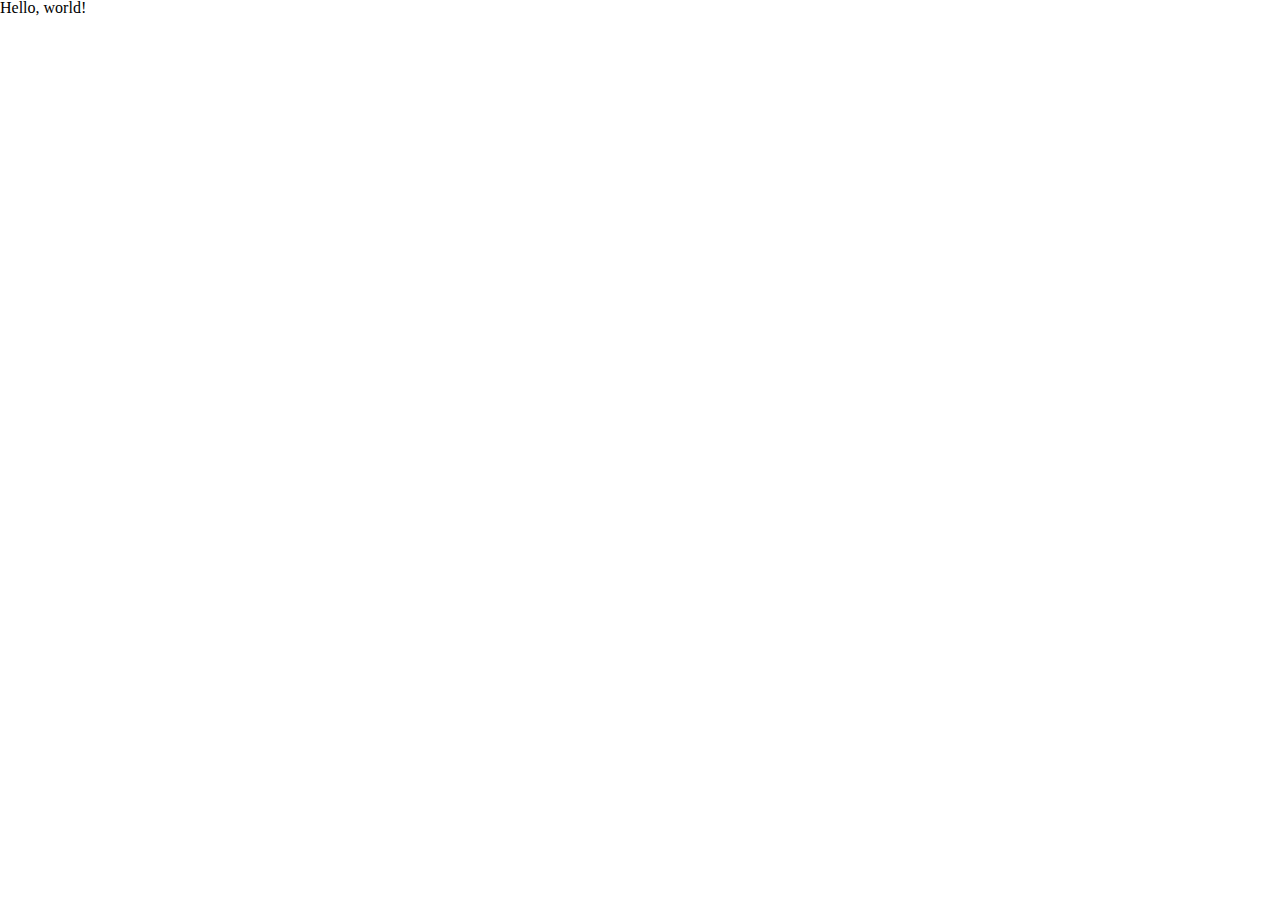
==== html/index.html @ d9ad5890 "add html and css skeletons" ====
<!DOCTYPE html>
<html lang="en">
  <head>
    <meta charset="utf-8" />
    <meta name="viewport" content="width=device-width, initial-scale=1" />
    <title>YouTube</title>
    <link href="../css/style.css" rel="stylesheet" />
  </head>
  <body>
    <p>Hello, world!</p>
  </body>
</html>
---- css/style.css ----
/* http://meyerweb.com/eric/tools/css/reset/ 
   v2.0 | 20110126
   License: none (public domain)
*/

/* START OF CSS RESET */
html, body, div, span, applet, object, iframe,
h1, h2, h3, h4, h5, h6, p, blockquote, pre,
a, abbr, acronym, address, big, cite, code,
del, dfn, em, img, ins, kbd, q, s, samp,
small, strike, strong, sub, sup, tt, var,
b, u, i, center,
dl, dt, dd, ol, ul, li,
fieldset, form, label, legend,
table, caption, tbody, tfoot, thead, tr, th, td,
article, aside, canvas, details, embed, 
figure, figcaption, footer, header, hgroup, 
menu, nav, output, ruby, section, summary,
time, mark, audio, video {
	margin: 0;
	padding: 0;
	border: 0;
	font-size: 100%;
	font: inherit;
	vertical-align: baseline;
}
/* HTML5 display-role reset for older browsers */
article, aside, details, figcaption, figure, 
footer, header, hgroup, menu, nav, section {
	display: block;
}
body {
	line-height: 1;
}
ol, ul {
	list-style: none;
}
blockquote, q {
	quotes: none;
}
blockquote:before, blockquote:after,
q:before, q:after {
	content: '';
	content: none;
}
table {
	border-collapse: collapse;
	border-spacing: 0;
}
/* END OF CSS RESET */
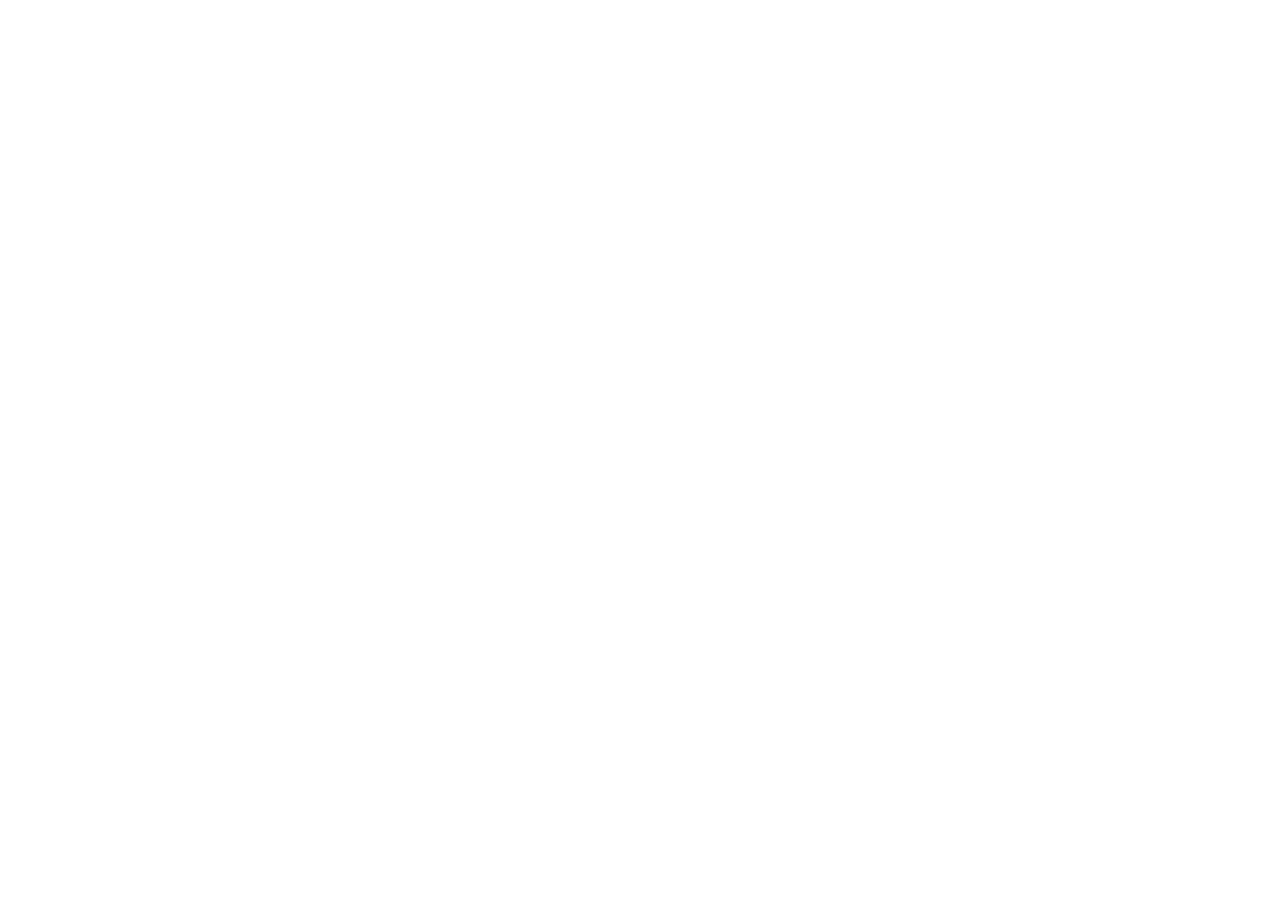
==== commit 188a7d31: "create layout containers" ====
--- a/html/index.html
+++ b/html/index.html
@@ -7,6 +7,13 @@
     <link href="../css/style.css" rel="stylesheet" />
   </head>
   <body>
-    <p>Hello, world!</p>
+    <div class="navbar"></div>
+    <div class="content">
+      <div class="video"></div>
+      <div class="video-stats"></div>
+      <div class="description"></div>
+      <div class="comments"></div>
+      <div class="video-sidebar"></div>
+    </div>
   </body>
 </html>
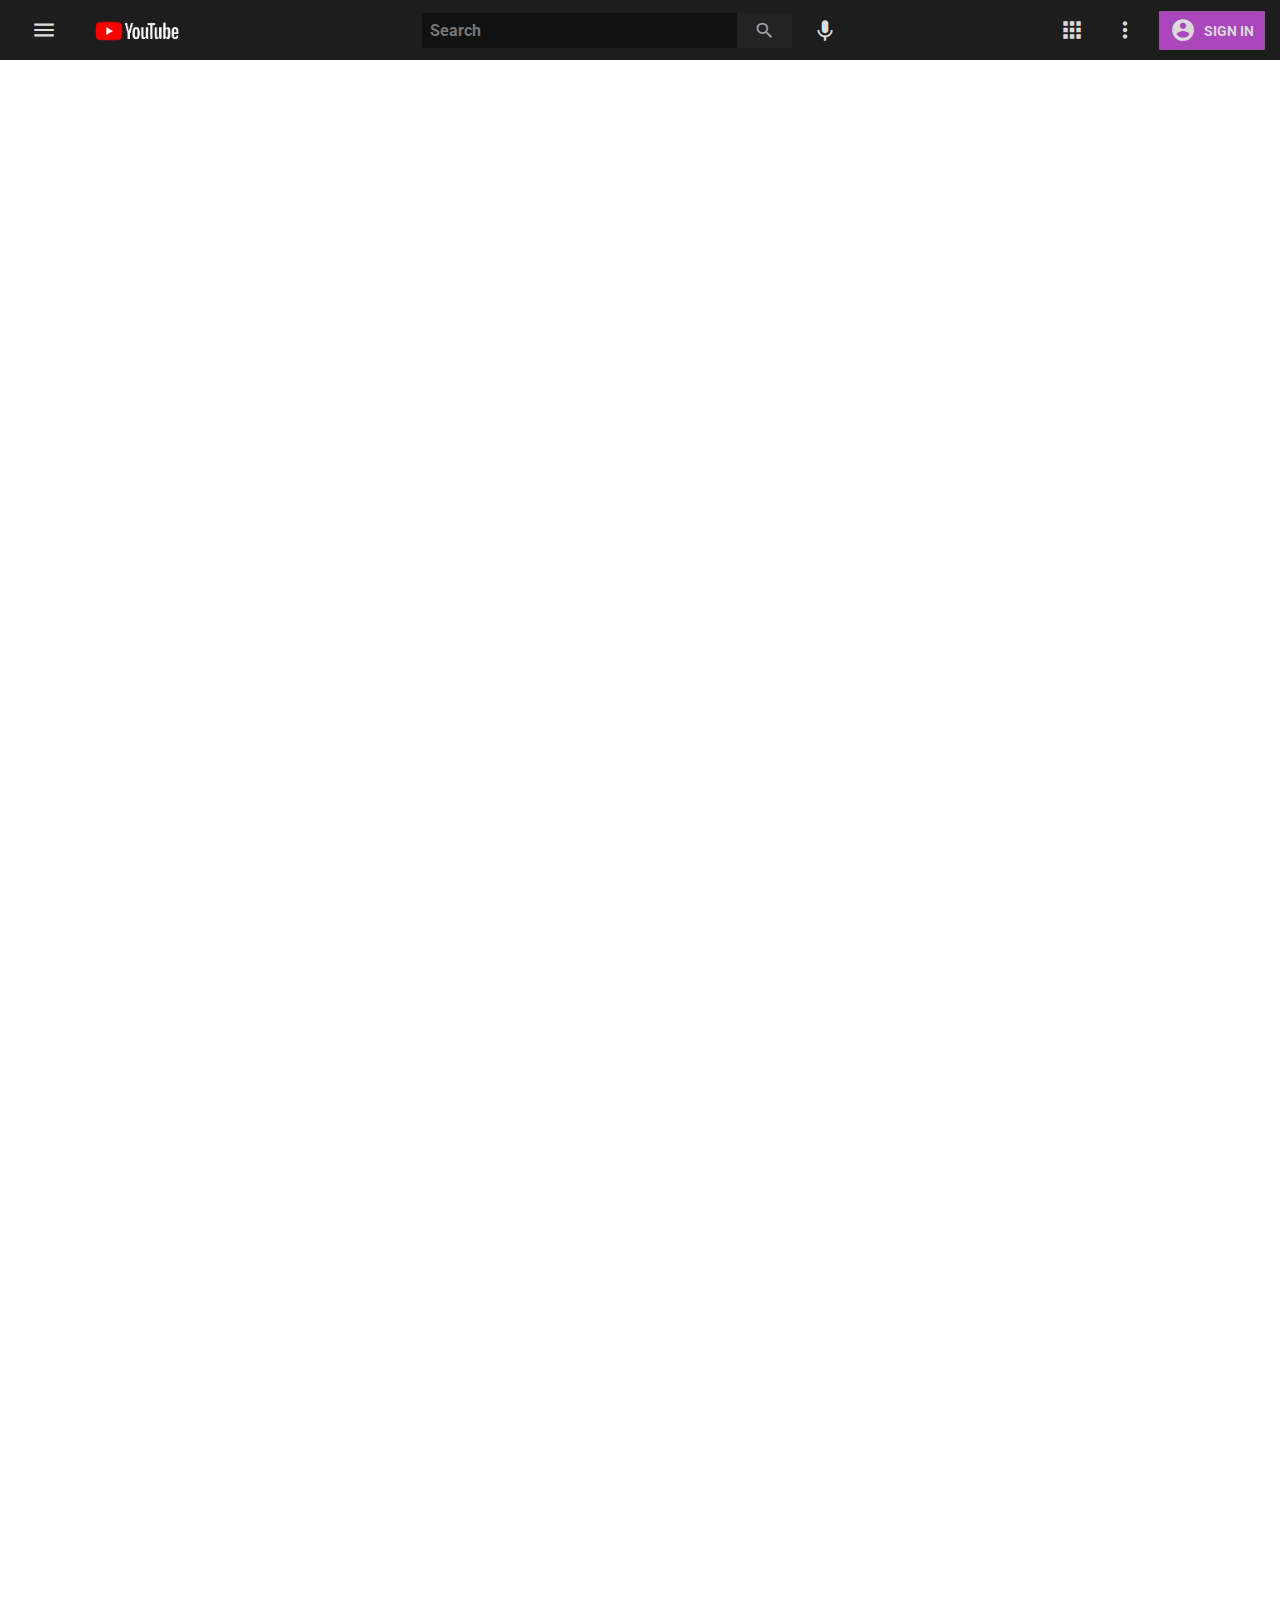
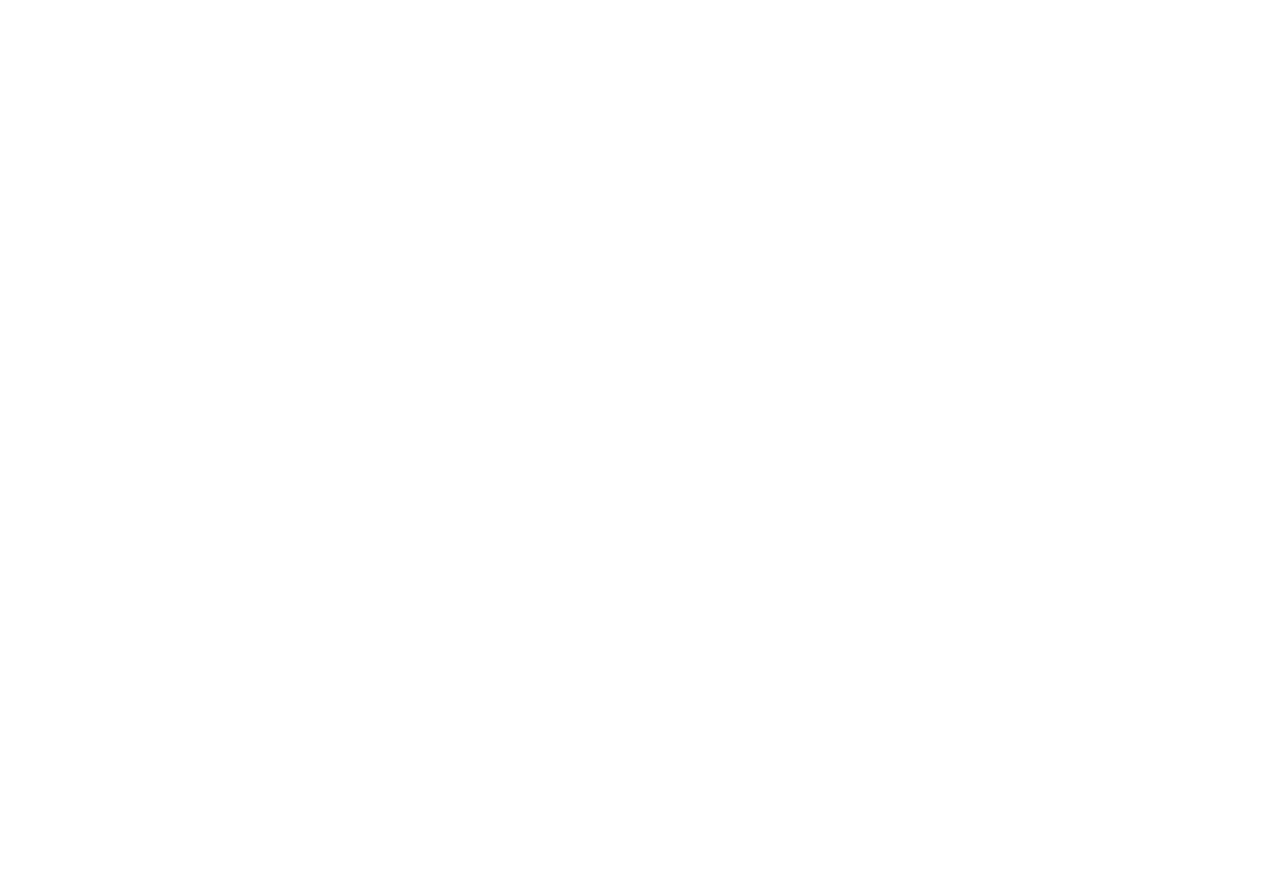
==== commit 133c36d5: "create navbar" ====
--- a/html/index.html
+++ b/html/index.html
@@ -5,11 +5,35 @@
     <meta name="viewport" content="width=device-width, initial-scale=1" />
     <title>YouTube</title>
     <link href="../css/style.css" rel="stylesheet" />
+    <link href="https://fonts.googleapis.com/icon?family=Material+Icons"
+      rel="stylesheet">
+    <link rel="preconnect" href="https://fonts.gstatic.com">
+    <link href="https://fonts.googleapis.com/css2?family=Roboto&display=swap" rel="stylesheet"> 
   </head>
   <body>
-    <div class="navbar"></div>
+    <div class="navbar">
+      <div class="navbar-left">
+        <button class="material-icons md-26 md-light nav-menu">menu</button>
+        <button class="nav-logo">
+          <img src="../assets/navbar/youtube-logo.png" alt="youtube logo" height="52px">
+        </button>
+      </div>
+      <div class="navbar-middle">
+        <input type="text" class="searchbar" placeholder="Search">
+        <button class="material-icons md-21 lighter-dark nav-search">search</button>
+        <button class="material-icons md-26 md-light nav-mic">keyboard_voice</button>
+      </div>
+      <div class="navbar-right">
+        <button class="sign-in-cont">
+          <span class="material-icons md-26 md-light acc-circle">account_circle</span><span class="sign-in-text">SIGN IN</span>
+        </button>
+        <button class="material-icons md-26 md-light nav-more">more_vert</button>
+        <button class="material-icons md-26 md-light nav-apps">apps</button>
+      </div>
+    </div>
     <div class="content">
       <div class="video"></div>
+      <div class="buy-option"></div>
       <div class="video-stats"></div>
       <div class="description"></div>
       <div class="comments"></div>
--- a/css/style.css
+++ b/css/style.css
@@ -47,4 +47,207 @@
 	border-collapse: collapse;
 	border-spacing: 0;
 }
-/* END OF CSS RESET */
+
+
+/* MATERIAL ICONS */
+.material-icons.md-dark { color: rgba(0, 0, 0, 0.54); }
+.material-icons.md-dark.md-inactive { color: rgba(0, 0, 0, 0.26); }
+
+.material-icons.lighter-dark { color: #9e9e9e; }
+
+.material-icons.md-light { color: rgb(219, 219, 219); }
+.material-icons.md-light.md-inactive { color: rgba(255, 255, 255, 0.3); }
+
+.material-icons.md-18 { font-size: 18px; }
+.material-icons.md-21 { font-size: 21px; }
+.material-icons.md-26 { font-size: 26px; }
+.material-icons.md-36 { font-size: 36px; }
+.material-icons.md-48 { font-size: 48px; }
+
+
+/* SITE CONTENT */
+.navbar {
+    display: grid;
+    top: 0;
+    position: absolute;
+    width: 100%;
+    height: 60px;
+    background-color: #1d1d1d;
+    grid-template-columns: 33% 34% 33%;
+    grid-template-rows: auto;
+    grid-template-areas: 
+        "navbar-left navbar-middle navbar-right";
+}
+
+.navbar-left {
+    display: inline-flex;
+    flex-flow: nowrap row;
+    align-items: center;
+    width: 33%;
+    height: 100%;
+    text-align: left;
+    grid-area: navbar-left;
+}
+
+.nav-menu,
+.nav-logo,
+.nav-more,
+.nav-mic,
+.nav-apps { 
+    background-color: transparent;
+    width: fit-content;
+    height: fit-content;
+    border: none;
+}
+
+.nav-menu:focus,
+.nav-logo:focus,
+.nav-more:focus,
+.nav-mic:focus,
+.nav-apps:focus,
+.searchbar:focus { 
+    outline: none;
+}
+
+.nav-menu:hover,
+.nav-search:hover,
+.nav-more:hover,
+.nav-mic:hover,
+.nav-apps:hover {
+    color: #ab47bc;
+}
+
+.nav-menu { margin: 0 21px 0 25px; }
+
+.nav-logo { height: 52px; }
+
+.navbar-middle {
+    position: relative;
+    display: inline-flex;
+    flex-flow: nowrap row;
+    align-items: center;
+    width: 100%;
+    height: 100%;
+    grid-area: navbar-middle;
+}
+
+.searchbar {
+    height: 33px;
+    width: 70%;
+    background-color: #111111;
+    color: #d8d8d8;
+    border: none;
+    padding-left: 8px;
+    font-size: 16px;
+    font-family: 'Roboto', sans-serif;
+    font-weight: 700;
+}
+
+
+.nav-search {
+    height: 35px;
+    width: 55px;
+    background-color: #232323;
+    border: none;
+    border-radius: 0 1px 1px 0;
+    margin-right: 14px;
+}
+
+.navbar-right {
+    position: relative;
+    display: inline-flex;
+    flex-flow: nowrap row-reverse;
+    align-items: center;
+    width: 100%;
+    height: 100%;
+    grid-area: navbar-right;
+}
+
+.sign-in-cont {
+    display: inline-flex;
+    flex-flow: nowrap row;
+    align-items: center;
+    background-color: #aa47bc;
+    height: 65%;
+    width: fit-content;
+    padding: 3px 10px;
+    border: solid 1px #9954a5;
+    border-radius: 2%;
+    text-align: center;
+    margin: 0 15px 0 15px;
+}
+
+.sign-in-cont:hover {
+    background-color: #bb4dce;
+}
+
+.sign-in-cont:focus {
+    outline: none;
+}
+
+.sign-in-text {
+    color: rgb(219, 219, 219);
+    margin-left: 8px;
+    font-size: 14px;
+    font-family: 'Roboto', sans-serif;
+    font-weight: bold;
+    margin-top: 2px;
+}
+
+.nav-more { margin-left: 15px; }
+
+.content {
+    display: grid;
+    margin: 85px auto 0 auto;
+    width: 85%;
+    height: fit-content;
+    grid-template-columns: 74.5% 2% 23.5%;
+    grid-template-rows: auto;
+    grid-template-areas: 
+        "video . video-sidebar"
+        "video-stats . video-sidebar"
+        "description . video-sidebar"
+        "comments . video-sidebar";
+}
+
+.video {
+    background-color: blue;
+    grid-area: video;
+    height: 35rem;
+    width: fit-content;
+}
+
+.video-sidebar {
+    background-color: aqua;
+    grid-area: video-sidebar;
+    height: fit-content;
+    width: fit-content;
+}
+
+.comments {
+    background-color: cadetblue;
+    grid-area: comments;
+    height: 80rem;
+    width: fit-content;
+}
+
+.description {
+    background-color: chocolate;
+    grid-area: description;
+    height: 240px;
+    width: fit-content;
+}
+
+.video-stats {
+    background-color: darkgreen;
+    grid-area: video-stats;
+    height: 85px;
+    width: fit-content;
+}
+
+.buy-option {
+    background-color: blueviolet;
+    grid-area: buy-option;
+    height: 230px;
+    width: fit-content;
+}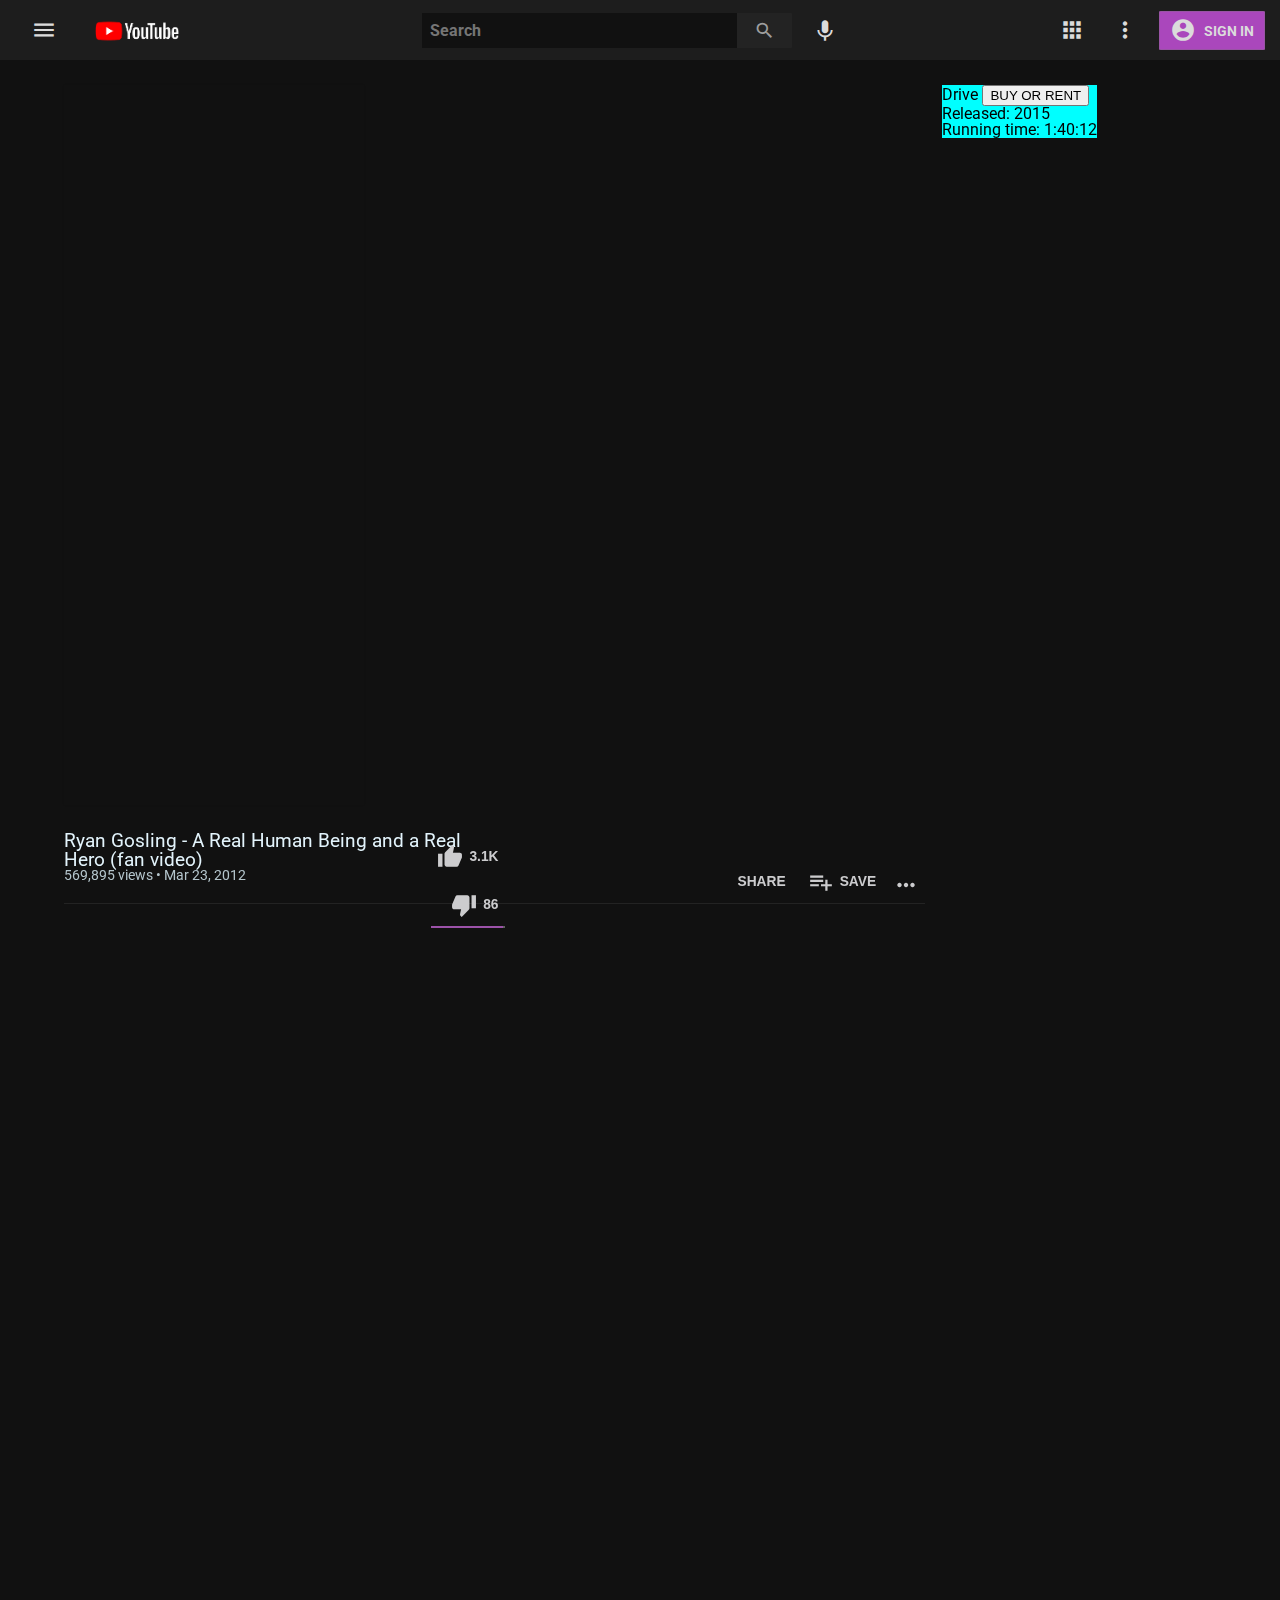
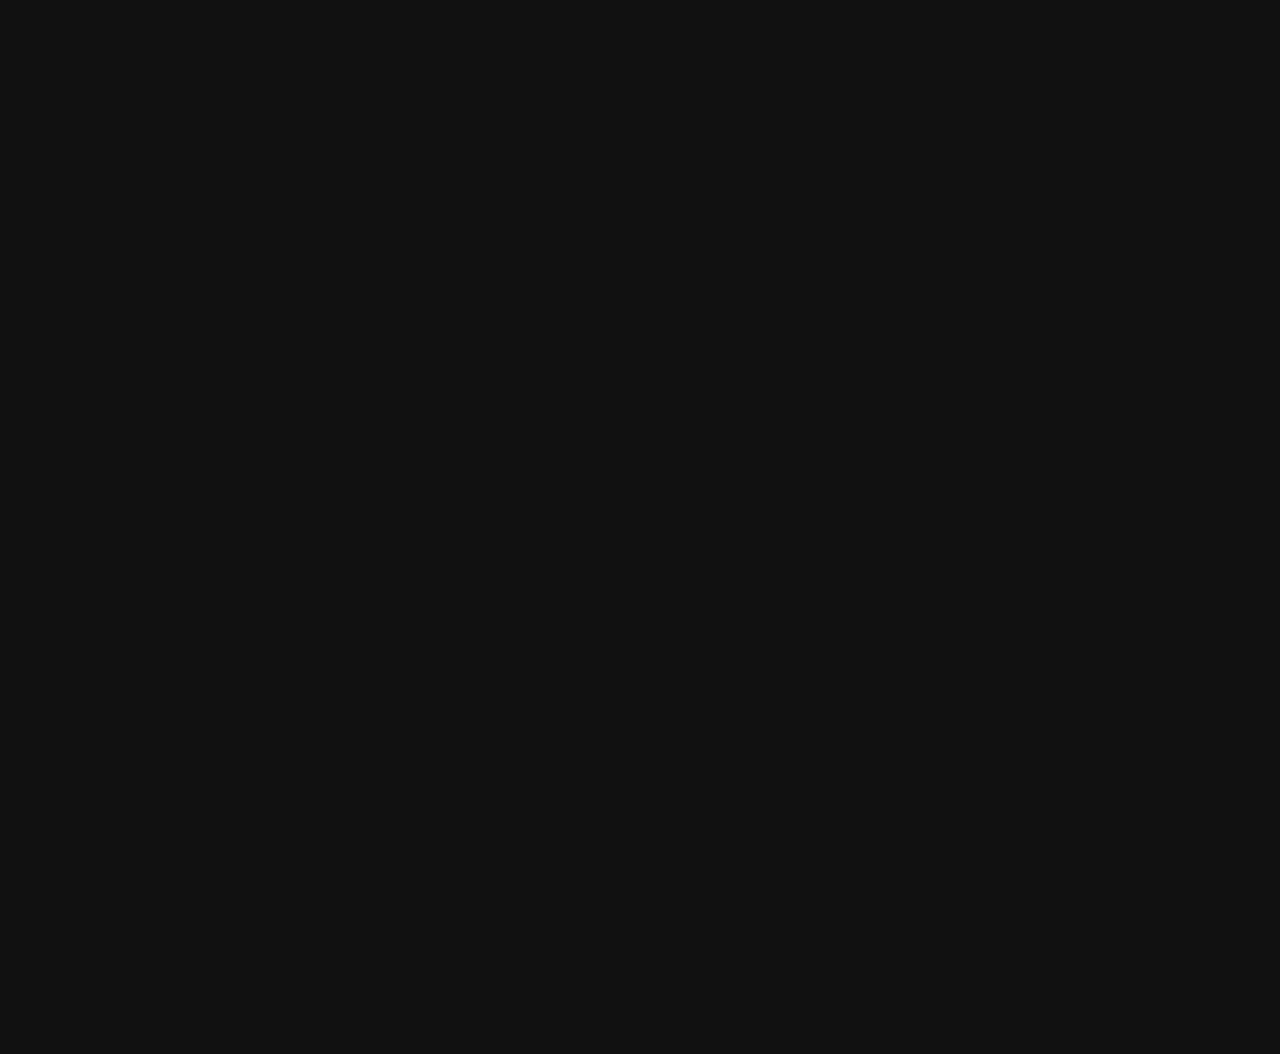
==== commit 0f2ae4a5: "create video and video stats" ====
--- a/html/index.html
+++ b/html/index.html
@@ -11,18 +11,22 @@
     <link href="https://fonts.googleapis.com/css2?family=Roboto&display=swap" rel="stylesheet"> 
   </head>
   <body>
+    <!-- NAVBAR -->
     <div class="navbar">
+      <!-- MORE AND LOGO -->
       <div class="navbar-left">
         <button class="material-icons md-26 md-light nav-menu">menu</button>
         <button class="nav-logo">
           <img src="../assets/navbar/youtube-logo.png" alt="youtube logo" height="52px">
         </button>
       </div>
+      <!-- SEARCH BAR -->
       <div class="navbar-middle">
         <input type="text" class="searchbar" placeholder="Search">
         <button class="material-icons md-21 lighter-dark nav-search">search</button>
         <button class="material-icons md-26 md-light nav-mic">keyboard_voice</button>
       </div>
+      <!-- APPS, MORE AND SIGN IN -->
       <div class="navbar-right">
         <button class="sign-in-cont">
           <span class="material-icons md-26 md-light acc-circle">account_circle</span><span class="sign-in-text">SIGN IN</span>
@@ -31,13 +35,56 @@
         <button class="material-icons md-26 md-light nav-apps">apps</button>
       </div>
     </div>
+    <!-- SITE CONTENT / BODY -->
     <div class="content">
-      <div class="video"></div>
+      <!-- VIDEO IFRAME -->
+      <div class="video">
+        <iframe width="100%" height="720" src="https://www.youtube.com/embed/3GPZzbKHKRw" frameborder="0" allow="accelerometer; autoplay; clipboard-write; encrypted-media; gyroscope; picture-in-picture" allowfullscreen></iframe>
+      </div>
+      <!-- VIDEO STATS (TITLE, LIKES ETC.) -->
+      <div class="video-stats">
+        <!-- TITLE AND VIEWS -->
+        <div class="video-leftcont">
+          <span class="video-title">Ryan Gosling - A Real Human Being and a Real Hero (fan video)</span>
+          <span class="video-views">569,895 views • Mar 23, 2012</span>
+        </div>
+        <!-- LIKE, DISLIKE, SHARE, SAVE, MORE -->
+        <div class="video-rightcont">
+          <div class="video-right">
+            <div class="video-likecont">
+              <div class="video-aboveborder">
+                <button class="video-like"><span class="material-icons md-26">thumb_up</span><span class="video-likeamount">3.1K</span></button>
+                <button class="video-dislike"><span class="material-icons md-26">thumb_down</span><span class="video-dislikeamount">86</span></button>
+              </div>
+              <div class="video-border"></div>
+            </div>
+            <button class="video-share"><span class="material-icons md-26">shortcut</span><span class="video-sharetext">SHARE</span></button>
+            <button class="video-save"><span class="material-icons md-26">playlist_add</span><span class="video-savetext">SAVE</span></button>
+            <button class="video-more"><span class="material-icons md-26">more_horiz</span></button>
+          </div>
+        </div>
+      </div>
       <div class="buy-option"></div>
-      <div class="video-stats"></div>
       <div class="description"></div>
       <div class="comments"></div>
-      <div class="video-sidebar"></div>
+      <!-- VIDEO SIDEBAR -->
+      <div class="video-sidebar">
+        <div class="sidebar-ad">
+          <div class="ad-header">
+            <span class="header-title">Drive</span>
+            <button class="header-btn">BUY OR RENT</button>
+          </div>
+          <div class="ad-content">
+            <div class="content-poster">
+
+            </div>
+            <div class="content-data">
+              <p class="content-text">Released: 2015</p>
+              <p class="content-text">Running time: 1:40:12</p>
+            </div>
+          </div>
+        </div>
+      </div>
     </div>
   </body>
 </html>
--- a/css/style.css
+++ b/css/style.css
@@ -66,6 +66,16 @@
 
 
 /* SITE CONTENT */
+body {
+    background-color: #111111;
+    font-family: 'Roboto', sans-serif;
+}
+
+button:focus {
+    outline: none;
+}
+
+/* NAVBAR */
 .navbar {
     display: grid;
     top: 0;
@@ -199,9 +209,9 @@
 .content {
     display: grid;
     margin: 85px auto 0 auto;
-    width: 85%;
+    width: 90%;
     height: fit-content;
-    grid-template-columns: 74.5% 2% 23.5%;
+    grid-template-columns: 74.75% 1.5% 23.75%;
     grid-template-rows: auto;
     grid-template-areas: 
         "video . video-sidebar"
@@ -210,12 +220,137 @@
         "comments . video-sidebar";
 }
 
+/* VIDEO */
+
 .video {
-    background-color: blue;
+    background-color: transparent;
     grid-area: video;
-    height: 35rem;
-    width: fit-content;
-}
+    height: fit-content;
+    width: fit-content;
+}
+
+.video iframe {
+    -webkit-box-shadow: 0 0 3px -2px #000000; 
+            box-shadow: 0 0 3px -2px #000000;
+}
+
+.video-stats {
+    background-color: transparent;
+    border-bottom: solid 1px #232323;
+    display: grid;
+    grid-area: video-stats;
+    height: 95px;
+    width: fit-content;
+    grid-template-columns: 50% 50%;
+    grid-template-rows: auto;
+    grid-template-areas: 
+        "video-leftcont video-rightcont";
+}
+
+.video-leftcont {
+    display: grid;
+    text-align: left;
+    grid-area: video-leftcont;
+    grid-template-columns: 100%;
+    grid-template-rows: 50% 50%;
+    grid-template-areas: 
+        "video-title"
+        "video-views";
+}
+
+.video-title {
+    grid-area: video-title;
+    margin-top: 23px;
+    color: #e3f4fc;
+    font-weight: 400;
+    font-size: 1.2rem;
+    font-family: 'Roboto', sans-serif;
+}
+
+.video-views {
+    grid-area: video-views;
+    margin-top: 12px;
+    color: #b4c5cc;
+    font-weight: 400;
+    font-size: 0.86rem;
+    font-family: 'Roboto', sans-serif;
+}
+
+.video-rightcont {
+    display: grid;
+    grid-area: video-rightcont;
+    text-align: right;
+    grid-template-columns: 30% 70%;
+    grid-template-rows: 50% 50%;
+    grid-template-areas: 
+        ". ."
+        ". video-right";
+}
+
+.video-right {
+    grid-area: video-right;
+    display: inline-flex;
+    flex-flow: nowrap row;
+    align-items: center;
+    justify-content: flex-end;
+}
+
+.video-likecont {
+    display: grid;
+    grid-template-columns: 100%;
+    grid-template-rows: 95% 5%;
+    grid-template-areas: 
+        "video-aboveborder"
+        "video-border";
+    margin-right: 8px;
+}
+
+.video-aboveborder { grid-area: video-aboveborder; }
+.video-border {
+    grid-area: video-border;
+    height: 2px;
+    background: rgb(156,82,169);
+    background: linear-gradient(90deg, rgba(156,82,169,1) 0%, rgba(156,82,169,1) 97%, rgba(96,96,96,1) 97%); 
+}
+
+.video-like,
+.video-dislike,
+.video-share,
+.video-save {
+    color: #ccccce;
+    font-weight: 600;
+    font-size: 0.86rem;
+    text-align: center;
+    display: inline-flex;
+    flex-flow: nowrap row;
+    align-items: center;
+    background-color: transparent;
+    border: none;
+}
+
+.video-like,
+.video-dislike { margin: 10px 0; }
+
+.video-share,
+.video-save {  margin: 15px 5px; }
+
+.video-likeamount,
+.video-dislikeamount,
+.video-sharetext,
+.video-savetext { margin-left: 6px; }
+
+.video-more { 
+    margin-top: 9px;
+    background-color: transparent;
+    border: none; 
+    color: #ccccce; 
+}
+
+.video-like:hover,
+.video-dislike:hover,
+.video-share:hover,
+.video-save:hover,
+.video-more:hover { color: #ab47bc;}
 
 .video-sidebar {
     background-color: aqua;
@@ -232,16 +367,9 @@
 }
 
 .description {
-    background-color: chocolate;
+    background-color: transparent;
     grid-area: description;
     height: 240px;
-    width: fit-content;
-}
-
-.video-stats {
-    background-color: darkgreen;
-    grid-area: video-stats;
-    height: 85px;
     width: fit-content;
 }
 
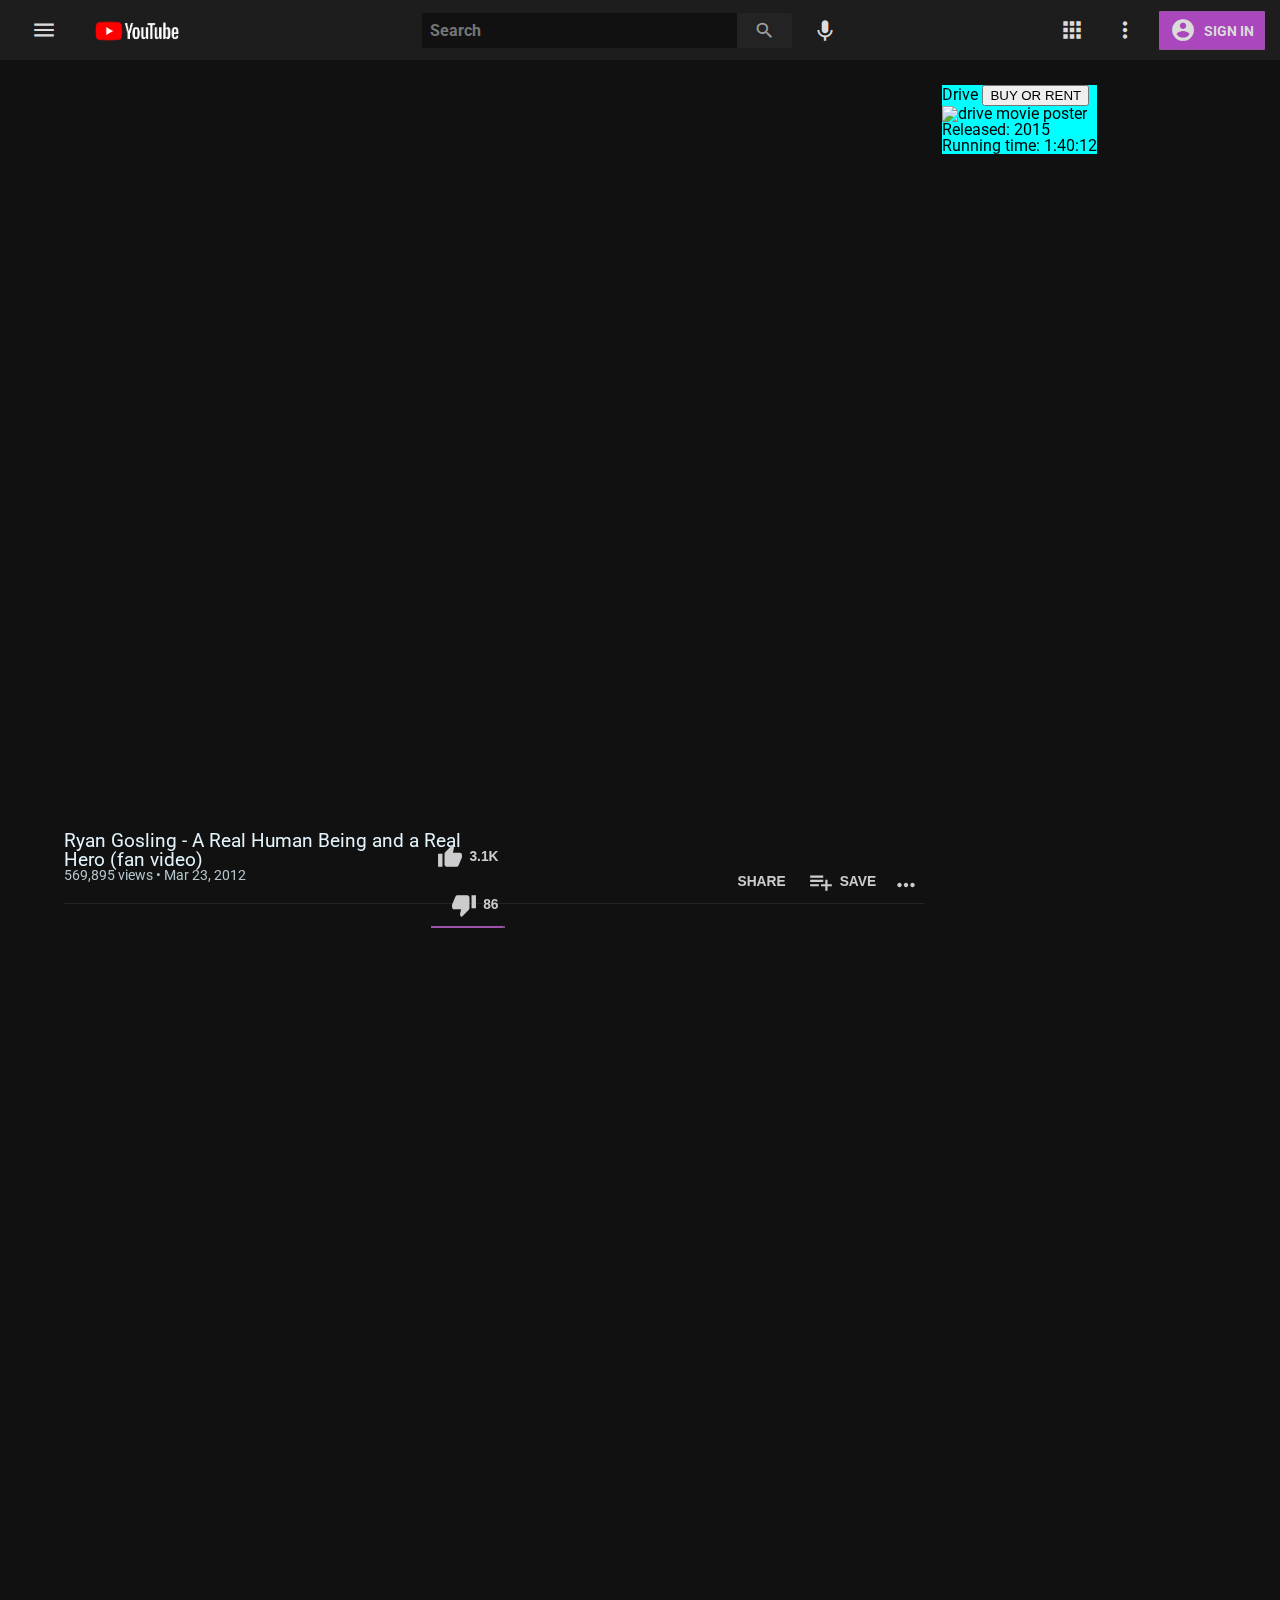
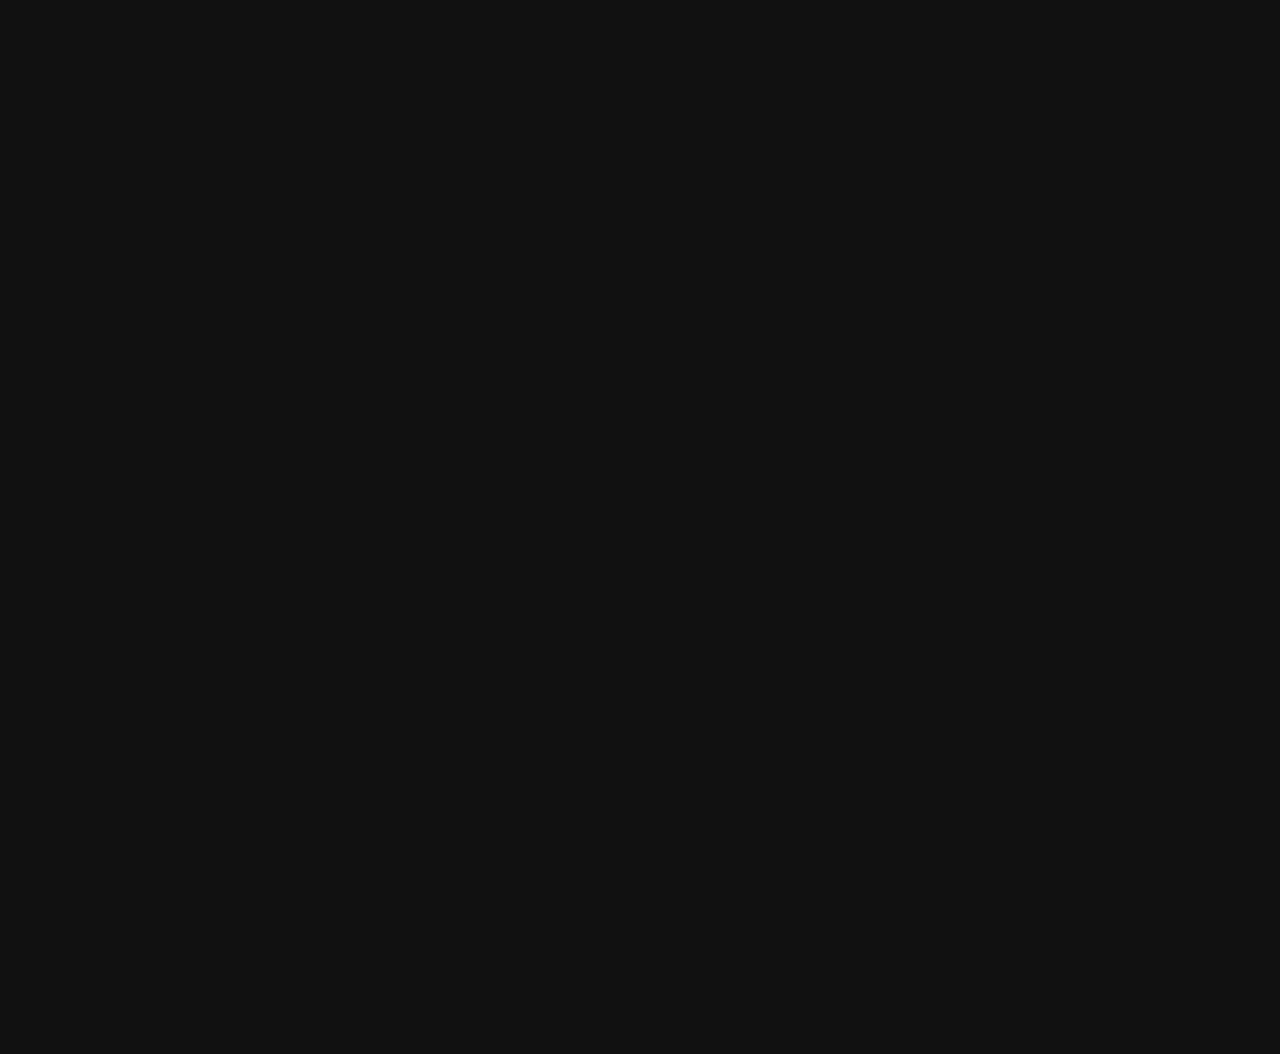
==== commit 80f3776b: "create sidebar ad" ====
--- a/html/index.html
+++ b/html/index.html
@@ -76,7 +76,7 @@
           </div>
           <div class="ad-content">
             <div class="content-poster">
-
+              <img src="../assets/video-sidebar/movieposter.jpeg" alt="drive movie poster" height="150px">
             </div>
             <div class="content-data">
               <p class="content-text">Released: 2015</p>
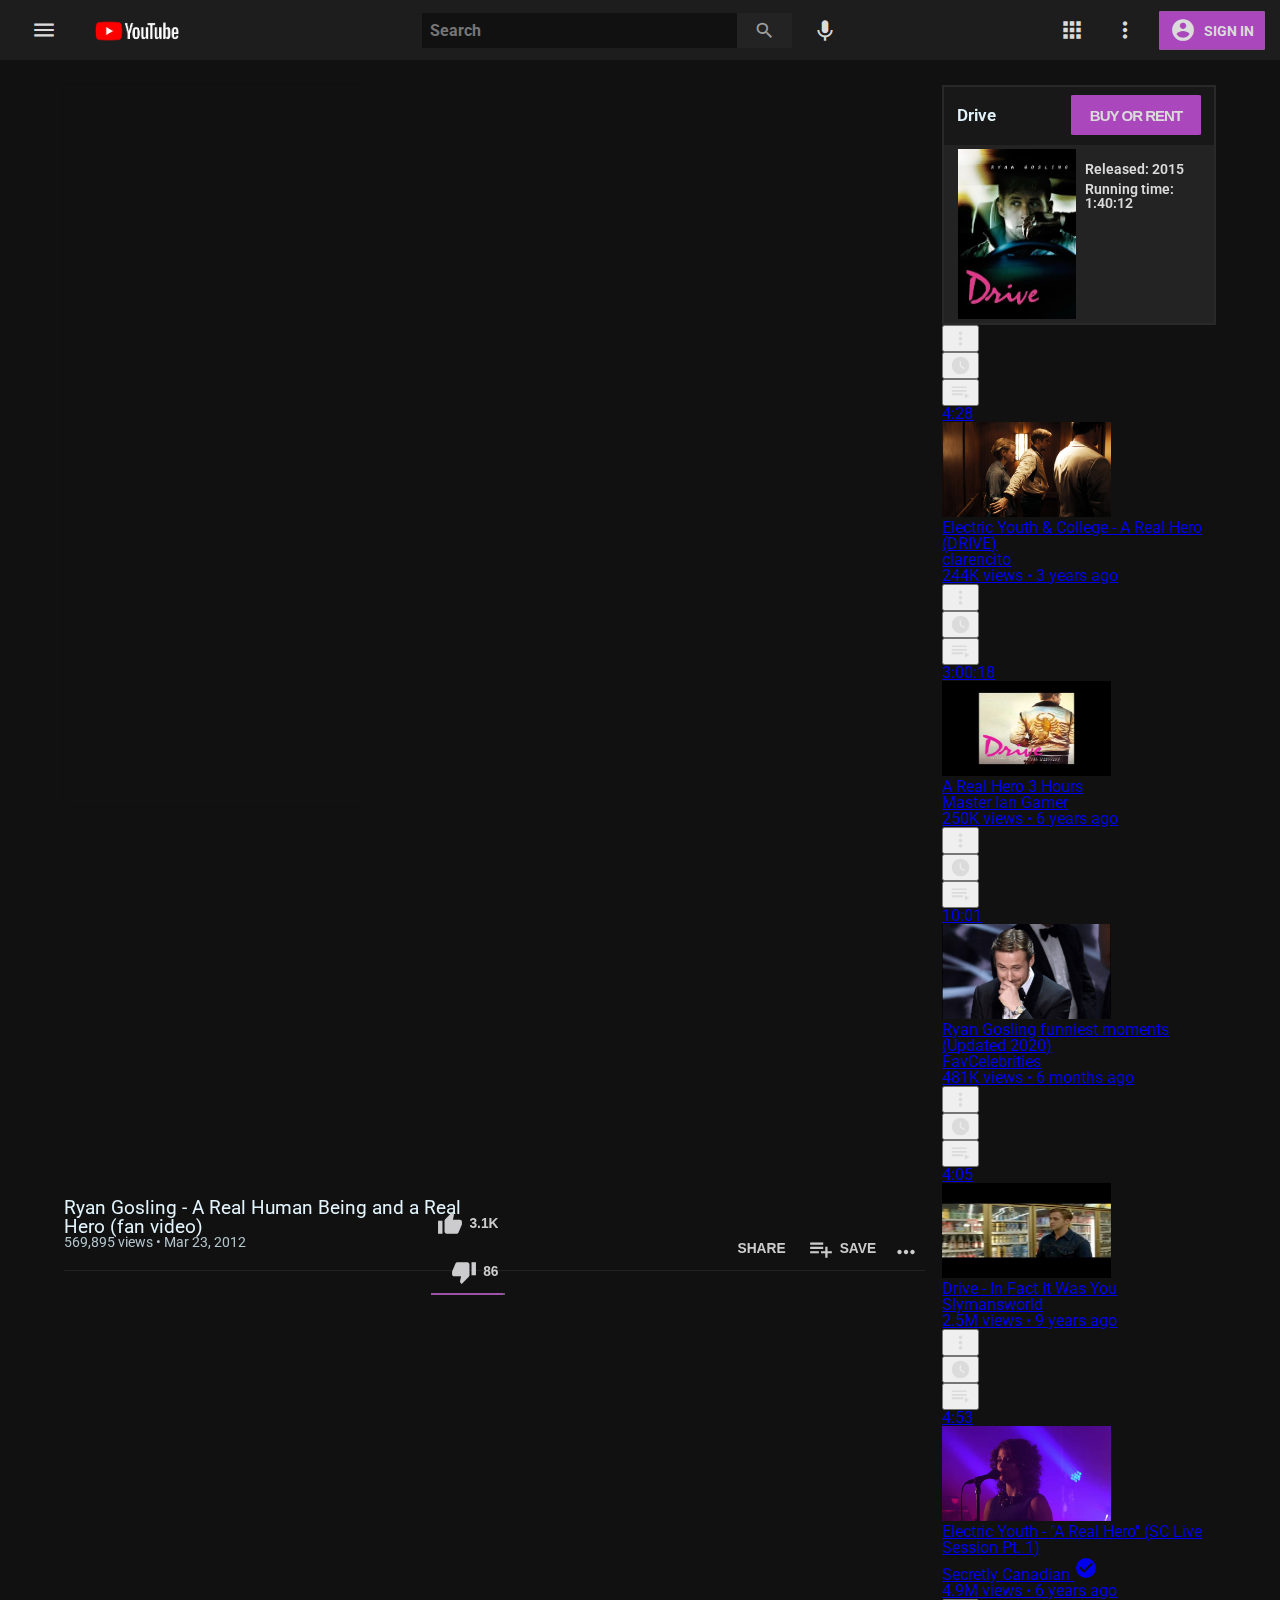
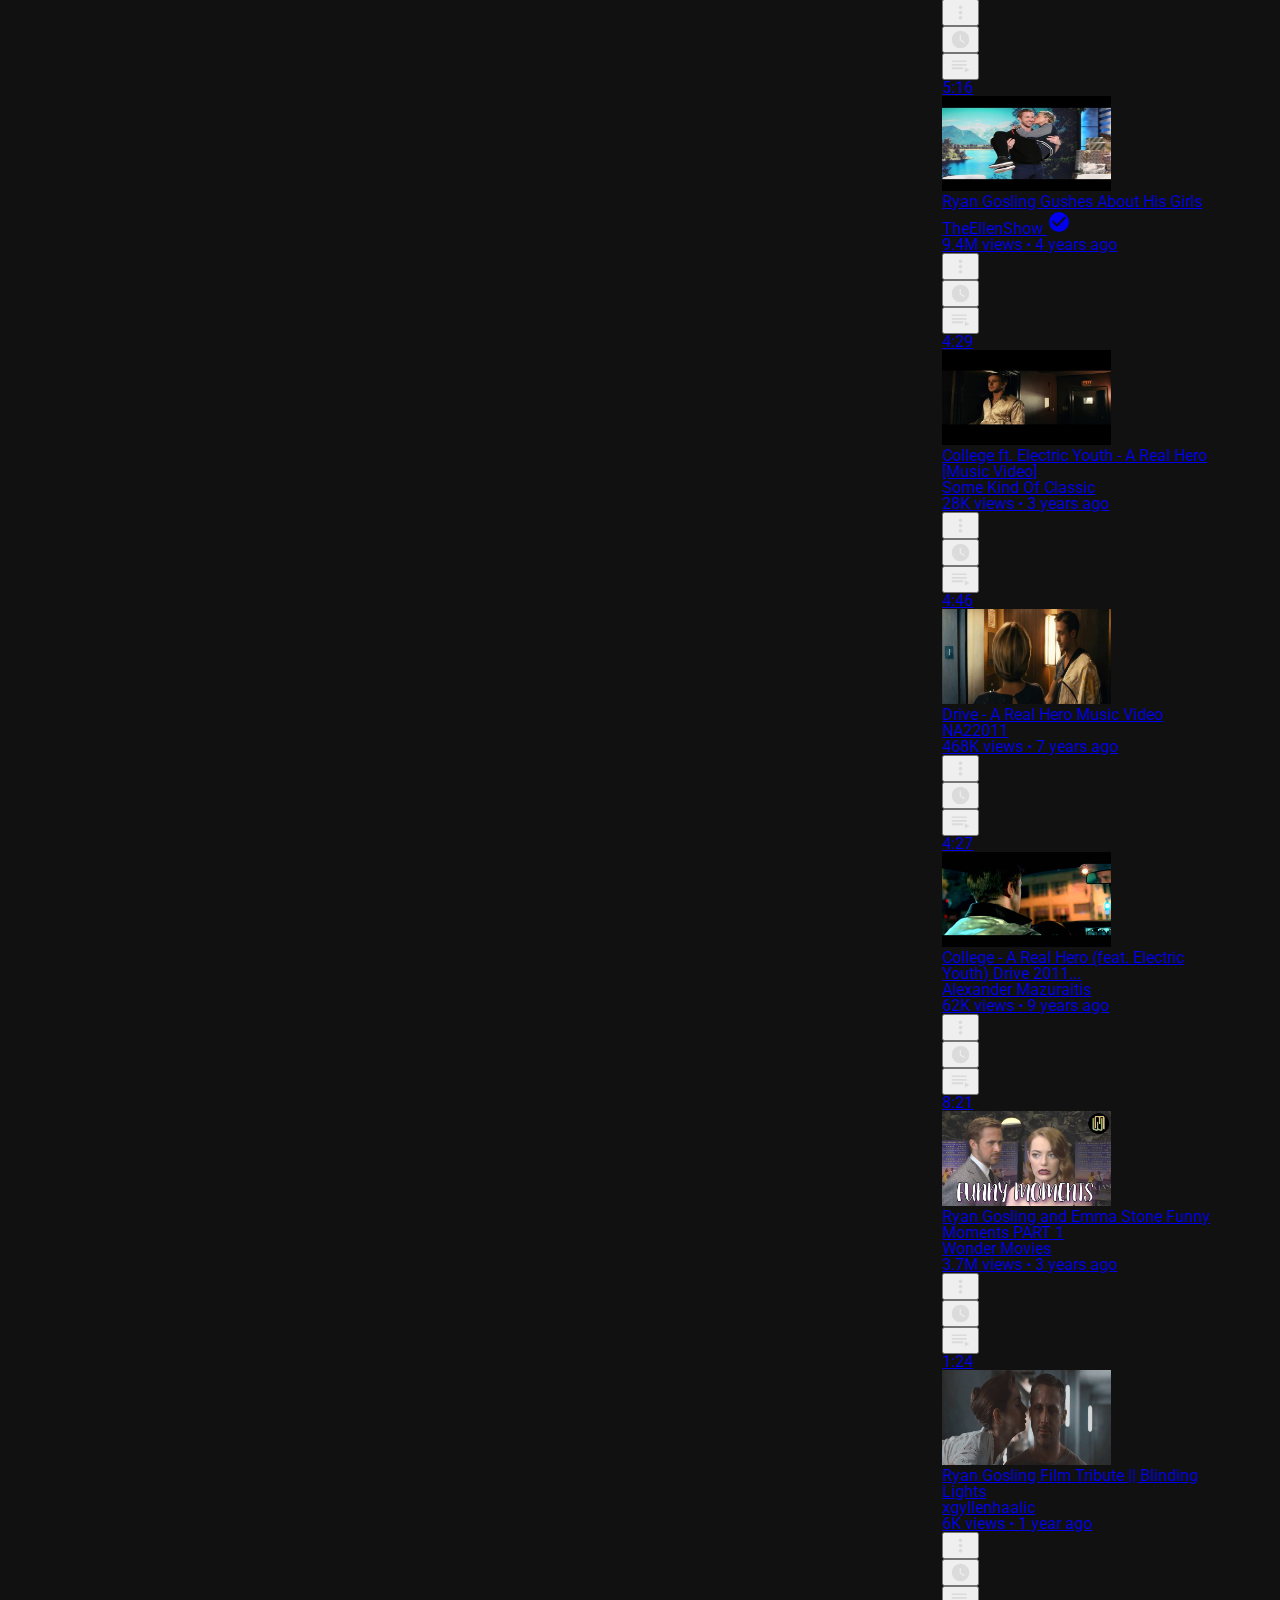
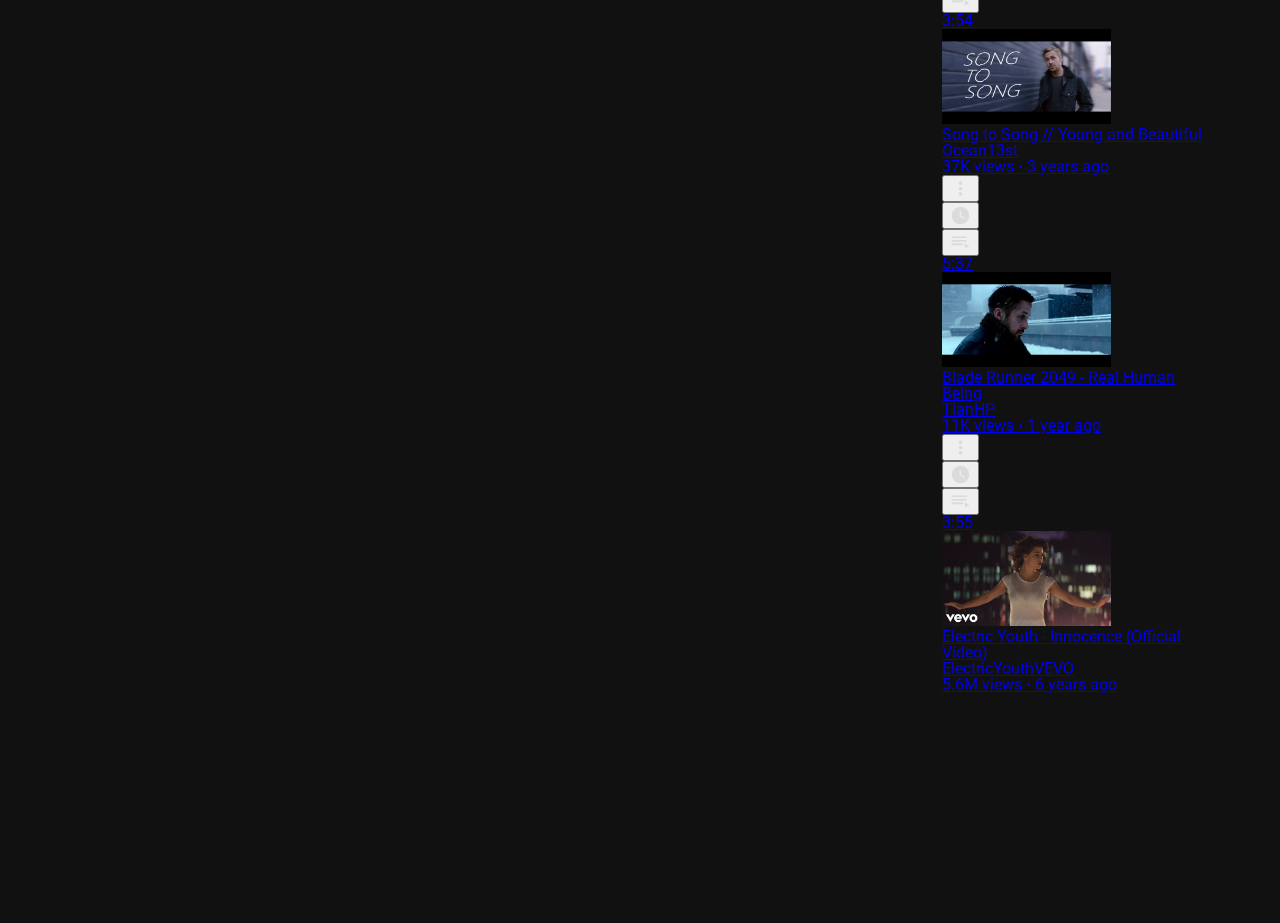
==== commit d97ec884: "create nextvideos in sidebar" ====
--- a/html/index.html
+++ b/html/index.html
@@ -69,6 +69,7 @@
       <div class="comments"></div>
       <!-- VIDEO SIDEBAR -->
       <div class="video-sidebar">
+        <!-- SIDEBAR AD -->
         <div class="sidebar-ad">
           <div class="ad-header">
             <span class="header-title">Drive</span>
@@ -76,7 +77,7 @@
           </div>
           <div class="ad-content">
             <div class="content-poster">
-              <img src="../assets/video-sidebar/movieposter.jpeg" alt="drive movie poster" height="150px">
+              <img src="../assets/video-sidebar/movieposter.jpeg" alt="drive movie poster" height="170px">
             </div>
             <div class="content-data">
               <p class="content-text">Released: 2015</p>
@@ -84,6 +85,345 @@
             </div>
           </div>
         </div>
+        <!-- SIDEBAR NEXTVIDS -->
+        <div class="sidebar-vids">
+          <a href="https://www.youtube.com/watch?v=XoHI6Zus2UI">
+            <div class="nextvid">
+              <div class="morebtn-cont">
+                <button class="material-icons md-21 md-light morebtn">more_vert</button>
+              </div>
+              <div class="nextvid-left">
+                <div class="watchlaterbtn-cont">
+                  <button class="material-icons md-21 md-light watchlaterbtn">watch_later</button>
+                </div>
+                <div class="playbtn-cont">
+                  <button class="material-icons md-21 md-light playbtn">playlist_play</button>
+                </div>
+                <div class="timestamp-cont">
+                  <span class="timestamp">4:28</span>
+                </div>
+                <img src="../assets/video-sidebar/thumbnail_01.jpg" alt="video thumbnail" height="95px" width="169px">
+              </div>
+              <div class="nextvid-right">
+                <p class="nextvid-title">Electric Youth & College - A Real Hero (DRIVE)</p>
+                <p class="nextvid-user">clarencito</p>
+                <p class="nextvid-stats">244K views • 3 years ago</p>
+              </div>
+            </div>
+          </a>
+          <a href="https://www.youtube.com/watch?v=7tWL5xHVAGQ">
+            <div class="nextvid">
+              <div class="morebtn-cont">
+                <button class="material-icons md-21 md-light morebtn">more_vert</button>
+              </div>
+              <div class="nextvid-left">
+                <div class="watchlaterbtn-cont">
+                  <button class="material-icons md-21 md-light watchlaterbtn">watch_later</button>
+                </div>
+                <div class="playbtn-cont">
+                  <button class="material-icons md-21 md-light playbtn">playlist_play</button>
+                </div>
+                <div class="timestamp-cont">
+                  <span class="timestamp">3:00:18</span>
+                </div>
+                <img src="../assets/video-sidebar/thumbnail_02.jpg" alt="video thumbnail" height="95px" width="169px">
+              </div>
+              <div class="nextvid-right">
+                <p class="nextvid-title">A Real Hero 3 Hours</p>
+                <p class="nextvid-user">Master Ian Gamer</p>
+                <p class="nextvid-stats">250K views • 6 years ago</p>
+              </div>
+            </div>
+          </a>
+          <a href="https://www.youtube.com/watch?v=79YlMZlqZmc">
+            <div class="nextvid">
+              <div class="morebtn-cont">
+                <button class="material-icons md-21 md-light morebtn">more_vert</button>
+              </div>
+              <div class="nextvid-left">
+                <div class="watchlaterbtn-cont">
+                  <button class="material-icons md-21 md-light watchlaterbtn">watch_later</button>
+                </div>
+                <div class="playbtn-cont">
+                  <button class="material-icons md-21 md-light playbtn">playlist_play</button>
+                </div>
+                <div class="timestamp-cont">
+                  <span class="timestamp">10:01</span>
+                </div>
+                <img src="../assets/video-sidebar/thumbnail_03.jpg" alt="video thumbnail" height="95px" width="169px">
+              </div>
+              <div class="nextvid-right">
+                <p class="nextvid-title">Ryan Gosling funniest moments (Updated 2020)</p>
+                <p class="nextvid-user">FavCelebrities</p>
+                <p class="nextvid-stats">481K views • 6 months ago</p>
+              </div>
+            </div>
+          </a>
+          <a href="https://www.youtube.com/watch?v=-8EWOK5uBoo">
+            <div class="nextvid">
+              <div class="morebtn-cont">
+                <button class="material-icons md-21 md-light morebtn">more_vert</button>
+              </div>
+              <div class="nextvid-left">
+                <div class="watchlaterbtn-cont">
+                  <button class="material-icons md-21 md-light watchlaterbtn">watch_later</button>
+                </div>
+                <div class="playbtn-cont">
+                  <button class="material-icons md-21 md-light playbtn">playlist_play</button>
+                </div>
+                <div class="timestamp-cont">
+                  <span class="timestamp">4:05</span>
+                </div>
+                <img src="../assets/video-sidebar/thumbnail_04.jpg" alt="video thumbnail" height="95px" width="169px">
+              </div>
+              <div class="nextvid-right">
+                <p class="nextvid-title">Drive - In Fact It Was You</p>
+                <p class="nextvid-user">Slymansworld</p>
+                <p class="nextvid-stats">2.5M views • 9 years ago</p>
+              </div>
+            </div>
+          </a>
+          <a href="https://www.youtube.com/watch?v=6cedWvuxwbc">
+            <div class="nextvid">
+              <div class="morebtn-cont">
+                <button class="material-icons md-21 md-light morebtn">more_vert</button>
+              </div>
+              <div class="nextvid-left">
+                <div class="watchlaterbtn-cont">
+                  <button class="material-icons md-21 md-light watchlaterbtn">watch_later</button>
+                </div>
+                <div class="playbtn-cont">
+                  <button class="material-icons md-21 md-light playbtn">playlist_play</button>
+                </div>
+                <div class="timestamp-cont">
+                  <span class="timestamp">4:53</span>
+                </div>
+                <img src="../assets/video-sidebar/thumbnail_05.jpg" alt="video thumbnail" height="95px" width="169px">
+              </div>
+              <div class="nextvid-right">
+                <p class="nextvid-title">Electric Youth - "A Real Hero" (SC Live Session Pt. 1)</p>
+                <p class="nextvid-user">Secretly Canadian <span class="material-icons md-14 purple">check_circle</span></p>
+                <p class="nextvid-stats">4.9M views • 6 years ago</p>
+              </div>
+            </div>
+          </a>
+          <a href="https://www.youtube.com/watch?v=Ga3ccW-cRno">
+            <div class="nextvid">
+              <div class="morebtn-cont">
+                <button class="material-icons md-21 md-light morebtn">more_vert</button>
+              </div>
+              <div class="nextvid-left">
+                <div class="watchlaterbtn-cont">
+                  <button class="material-icons md-21 md-light watchlaterbtn">watch_later</button>
+                </div>
+                <div class="playbtn-cont">
+                  <button class="material-icons md-21 md-light playbtn">playlist_play</button>
+                </div>
+                <div class="timestamp-cont">
+                  <span class="timestamp">5:16</span>
+                </div>
+                <img src="../assets/video-sidebar/thumbnail_06.jpg" alt="video thumbnail" height="95px" width="169px">
+              </div>
+              <div class="nextvid-right">
+                <p class="nextvid-title">Ryan Gosling Gushes About His Girls</p>
+                <p class="nextvid-user">TheEllenShow <span class="material-icons md-14 purple">check_circle</span></p>
+                <p class="nextvid-stats">9.4M views • 4 years ago</p>
+              </div>
+            </div>
+          </a>
+          <a href="https://www.youtube.com/watch?v=tIGpNtjKKYs">
+            <div class="nextvid">
+              <div class="morebtn-cont">
+                <button class="material-icons md-21 md-light morebtn">more_vert</button>
+              </div>
+              <div class="nextvid-left">
+                <div class="watchlaterbtn-cont">
+                  <button class="material-icons md-21 md-light watchlaterbtn">watch_later</button>
+                </div>
+                <div class="playbtn-cont">
+                  <button class="material-icons md-21 md-light playbtn">playlist_play</button>
+                </div>
+                <div class="timestamp-cont">
+                  <span class="timestamp">4:29</span>
+                </div>
+                <img src="../assets/video-sidebar/thumbnail_07.jpg" alt="video thumbnail" height="95px" width="169px">
+              </div>
+              <div class="nextvid-right">
+                <p class="nextvid-title">College ft. Electric Youth - A Real Hero [Music Video]</p>
+                <p class="nextvid-user">Some Kind Of Classic</p>
+                <p class="nextvid-stats">28K views • 3 years ago</p>
+              </div>
+            </div>
+          </a>
+          <a href="https://www.youtube.com/watch?v=Xo-gnIxEulo">
+            <div class="nextvid">
+              <div class="morebtn-cont">
+                <button class="material-icons md-21 md-light morebtn">more_vert</button>
+              </div>
+              <div class="nextvid-left">
+                <div class="watchlaterbtn-cont">
+                  <button class="material-icons md-21 md-light watchlaterbtn">watch_later</button>
+                </div>
+                <div class="playbtn-cont">
+                  <button class="material-icons md-21 md-light playbtn">playlist_play</button>
+                </div>
+                <div class="timestamp-cont">
+                  <span class="timestamp">4:46</span>
+                </div>
+                <img src="../assets/video-sidebar/thumbnail_08.jpg" alt="video thumbnail" height="95px" width="169px">
+              </div>
+              <div class="nextvid-right">
+                <p class="nextvid-title">Drive - A Real Hero Music Video</p>
+                <p class="nextvid-user">NA22011</p>
+                <p class="nextvid-stats">468K views • 7 years ago</p>
+              </div>
+            </div>
+          </a>
+          <a href="https://www.youtube.com/watch?v=vXyRJBuoPrQ">
+            <div class="nextvid">
+              <div class="morebtn-cont">
+                <button class="material-icons md-21 md-light morebtn">more_vert</button>
+              </div>
+              <div class="nextvid-left">
+                <div class="watchlaterbtn-cont">
+                  <button class="material-icons md-21 md-light watchlaterbtn">watch_later</button>
+                </div>
+                <div class="playbtn-cont">
+                  <button class="material-icons md-21 md-light playbtn">playlist_play</button>
+                </div>
+                <div class="timestamp-cont">
+                  <span class="timestamp">4:27</span>
+                </div>
+                <img src="../assets/video-sidebar/thumbnail_09.jpg" alt="video thumbnail" height="95px" width="169px">
+              </div>
+              <div class="nextvid-right">
+                <p class="nextvid-title">College - A Real Hero (feat. Electric Youth) Drive 2011...</p>
+                <p class="nextvid-user">Alexander Mazuraitis</p>
+                <p class="nextvid-stats">62K views • 9 years ago</p>
+              </div>
+            </div>
+          </a>
+          <a href="https://www.youtube.com/watch?v=zhB0Bk41HUQ">
+            <div class="nextvid">
+              <div class="morebtn-cont">
+                <button class="material-icons md-21 md-light morebtn">more_vert</button>
+              </div>
+              <div class="nextvid-left">
+                <div class="watchlaterbtn-cont">
+                  <button class="material-icons md-21 md-light watchlaterbtn">watch_later</button>
+                </div>
+                <div class="playbtn-cont">
+                  <button class="material-icons md-21 md-light playbtn">playlist_play</button>
+                </div>
+                <div class="timestamp-cont">
+                  <span class="timestamp">8:21</span>
+                </div>
+                <img src="../assets/video-sidebar/thumbnail_10.jpg" alt="video thumbnail" height="95px" width="169px">
+              </div>
+              <div class="nextvid-right">
+                <p class="nextvid-title">Ryan Gosling and Emma Stone Funny Moments PART 1</p>
+                <p class="nextvid-user">Wonder Movies</p>
+                <p class="nextvid-stats">3.7M views • 3 years ago</p>
+              </div>
+            </div>
+          </a>
+          <a href="https://www.youtube.com/watch?v=jpBpp3mK_JY">
+            <div class="nextvid">
+              <div class="morebtn-cont">
+                <button class="material-icons md-21 md-light morebtn">more_vert</button>
+              </div>
+              <div class="nextvid-left">
+                <div class="watchlaterbtn-cont">
+                  <button class="material-icons md-21 md-light watchlaterbtn">watch_later</button>
+                </div>
+                <div class="playbtn-cont">
+                  <button class="material-icons md-21 md-light playbtn">playlist_play</button>
+                </div>
+                <div class="timestamp-cont">
+                  <span class="timestamp">1:24</span>
+                </div>
+                <img src="../assets/video-sidebar/thumbnail_11.jpg" alt="video thumbnail" height="95px" width="169px">
+              </div>
+              <div class="nextvid-right">
+                <p class="nextvid-title">Ryan Gosling Film Tribute || Blinding Lights</p>
+                <p class="nextvid-user">xgyllenhaalic</p>
+                <p class="nextvid-stats">6K views • 1 year ago</p>
+              </div>
+            </div>
+          </a>
+          <a href="https://www.youtube.com/watch?v=SbskIqUqQso">
+            <div class="nextvid">
+              <div class="morebtn-cont">
+                <button class="material-icons md-21 md-light morebtn">more_vert</button>
+              </div>
+              <div class="nextvid-left">
+                <div class="watchlaterbtn-cont">
+                  <button class="material-icons md-21 md-light watchlaterbtn">watch_later</button>
+                </div>
+                <div class="playbtn-cont">
+                  <button class="material-icons md-21 md-light playbtn">playlist_play</button>
+                </div>
+                <div class="timestamp-cont">
+                  <span class="timestamp">3:54</span>
+                </div>
+                <img src="../assets/video-sidebar/thumbnail_12.jpg" alt="video thumbnail" height="95px" width="169px">
+              </div>
+              <div class="nextvid-right">
+                <p class="nextvid-title">Song to Song // Young and Beautiful</p>
+                <p class="nextvid-user">Ocean13st</p>
+                <p class="nextvid-stats">37K views • 3 years ago</p>
+              </div>
+            </div>
+          </a>
+          <a href="https://www.youtube.com/watch?v=p_nn4Lu80kA">
+            <div class="nextvid">
+              <div class="morebtn-cont">
+                <button class="material-icons md-21 md-light morebtn">more_vert</button>
+              </div>
+              <div class="nextvid-left">
+                <div class="watchlaterbtn-cont">
+                  <button class="material-icons md-21 md-light watchlaterbtn">watch_later</button>
+                </div>
+                <div class="playbtn-cont">
+                  <button class="material-icons md-21 md-light playbtn">playlist_play</button>
+                </div>
+                <div class="timestamp-cont">
+                  <span class="timestamp">5:37</span>
+                </div>
+                <img src="../assets/video-sidebar/thumbnail_13.jpg" alt="video thumbnail" height="95px" width="169px">
+              </div>
+              <div class="nextvid-right">
+                <p class="nextvid-title">Blade Runner 2049 - Real Human Being</p>
+                <p class="nextvid-user">TianHP</p>
+                <p class="nextvid-stats">11K views • 1 year ago</p>
+              </div>
+            </div>
+          </a>
+          <a href="https://www.youtube.com/watch?v=kOWM9ao38lM">
+            <div class="nextvid">
+              <div class="morebtn-cont">
+                <button class="material-icons md-21 md-light morebtn">more_vert</button>
+              </div>
+              <div class="nextvid-left">
+                <div class="watchlaterbtn-cont">
+                  <button class="material-icons md-21 md-light watchlaterbtn">watch_later</button>
+                </div>
+                <div class="playbtn-cont">
+                  <button class="material-icons md-21 md-light playbtn">playlist_play</button>
+                </div>
+                <div class="timestamp-cont">
+                  <span class="timestamp">3:55</span>
+                </div>
+                <img src="../assets/video-sidebar/thumbnail_14.jpg" alt="video thumbnail" height="95px" width="169px">
+              </div>
+              <div class="nextvid-right">
+                <p class="nextvid-title">Electric Youth - Innocence (Official Video)</p>
+                <p class="nextvid-user">ElectricYouthVEVO</p>
+                <p class="nextvid-stats">5.6M views • 6 years ago</p>
+              </div>
+            </div>
+          </a>
+        </div>
       </div>
     </div>
   </body>
--- a/css/style.css
+++ b/css/style.css
@@ -220,7 +220,12 @@
         "comments . video-sidebar";
 }
 
-/* VIDEO */
+/* -------------
+
+        VIDEO
+    
+   -------------        
+*/
 
 .video {
     background-color: transparent;
@@ -352,12 +357,94 @@
 .video-save:hover,
 .video-more:hover { color: #ab47bc;}
 
+/* ---------------
+
+    VIDEO SIDE BAR
+
+   --------------
+*/
+
 .video-sidebar {
-    background-color: aqua;
+    background-color: transparent;
     grid-area: video-sidebar;
     height: fit-content;
     width: fit-content;
 }
+
+.sidebar-ad {
+    display: grid;
+    height: 240px;
+    width: 100%;
+    background-color: transparent;
+    -webkit-box-shadow: inset 3px 3px 0px 0px #3b3b3b, inset -3px -3px 0px 0px #3b3b3b; 
+            box-shadow: inset 3px 3px 0px 0px #3b3b3b, inset -3px -3px 0px 0px #3b3b3b;
+    grid-template-columns: auto;
+    grid-template-rows: 25% 75%;
+    grid-template-areas: 
+        "ad-header"
+        "ad-content";
+}
+
+.ad-header {
+    grid-area: ad-header;
+    display: inline-flex;
+    justify-content: space-between;
+    align-items: center;
+    flex-flow: nowrap row;
+    background-color: #181818;
+    -webkit-box-shadow: inset 1px 1px 0px 1px #292929, inset -1px 1px 0px 1px #292929; 
+            box-shadow: inset 1px 1px 0px 1px #292929, inset -1px 1px 0px 1px #292929;       
+}
+
+.header-title {
+    color: #e3f4fc;
+    font-weight: 600;
+    font-size: 1.05rem;
+    margin-left: 15px;
+}
+
+.header-btn {
+    background-color: #aa47bc;
+    height: 67%;
+    width: 130px;
+    margin-right: 15px;
+    color: rgb(219, 219, 219);
+    font-size: 0.94rem;
+    font-weight: bold;
+    letter-spacing: -1px;
+    border: none;
+    border-radius: 2%;
+}
+
+.ad-content {
+    grid-area: ad-content;
+    display: inline-flex;
+    flex-flow: nowrap row;
+    align-items: center;
+    justify-content: flex-start;
+    background-color: #232323;
+    height: 100%;
+    -webkit-box-shadow: inset -1px -1px 0px 1px #292929, inset 1px -1px 0px 1px #292929; 
+            box-shadow: inset -1px -1px 0px 1px #292929, inset 1px -1px 0px 1px #292929;
+}
+
+.content-poster {
+    margin-left: 16px;
+}
+
+.content-data {
+    color: rgb(219, 219, 219);
+    font-weight: 600;
+    font-size: 0.9rem;
+    height: 150px;
+    width: 100%;
+    padding: 5px 0 0 9px;
+}
+
+.content-text {
+    margin-bottom: 6px;
+}
+
 
 .comments {
     background-color: cadetblue;
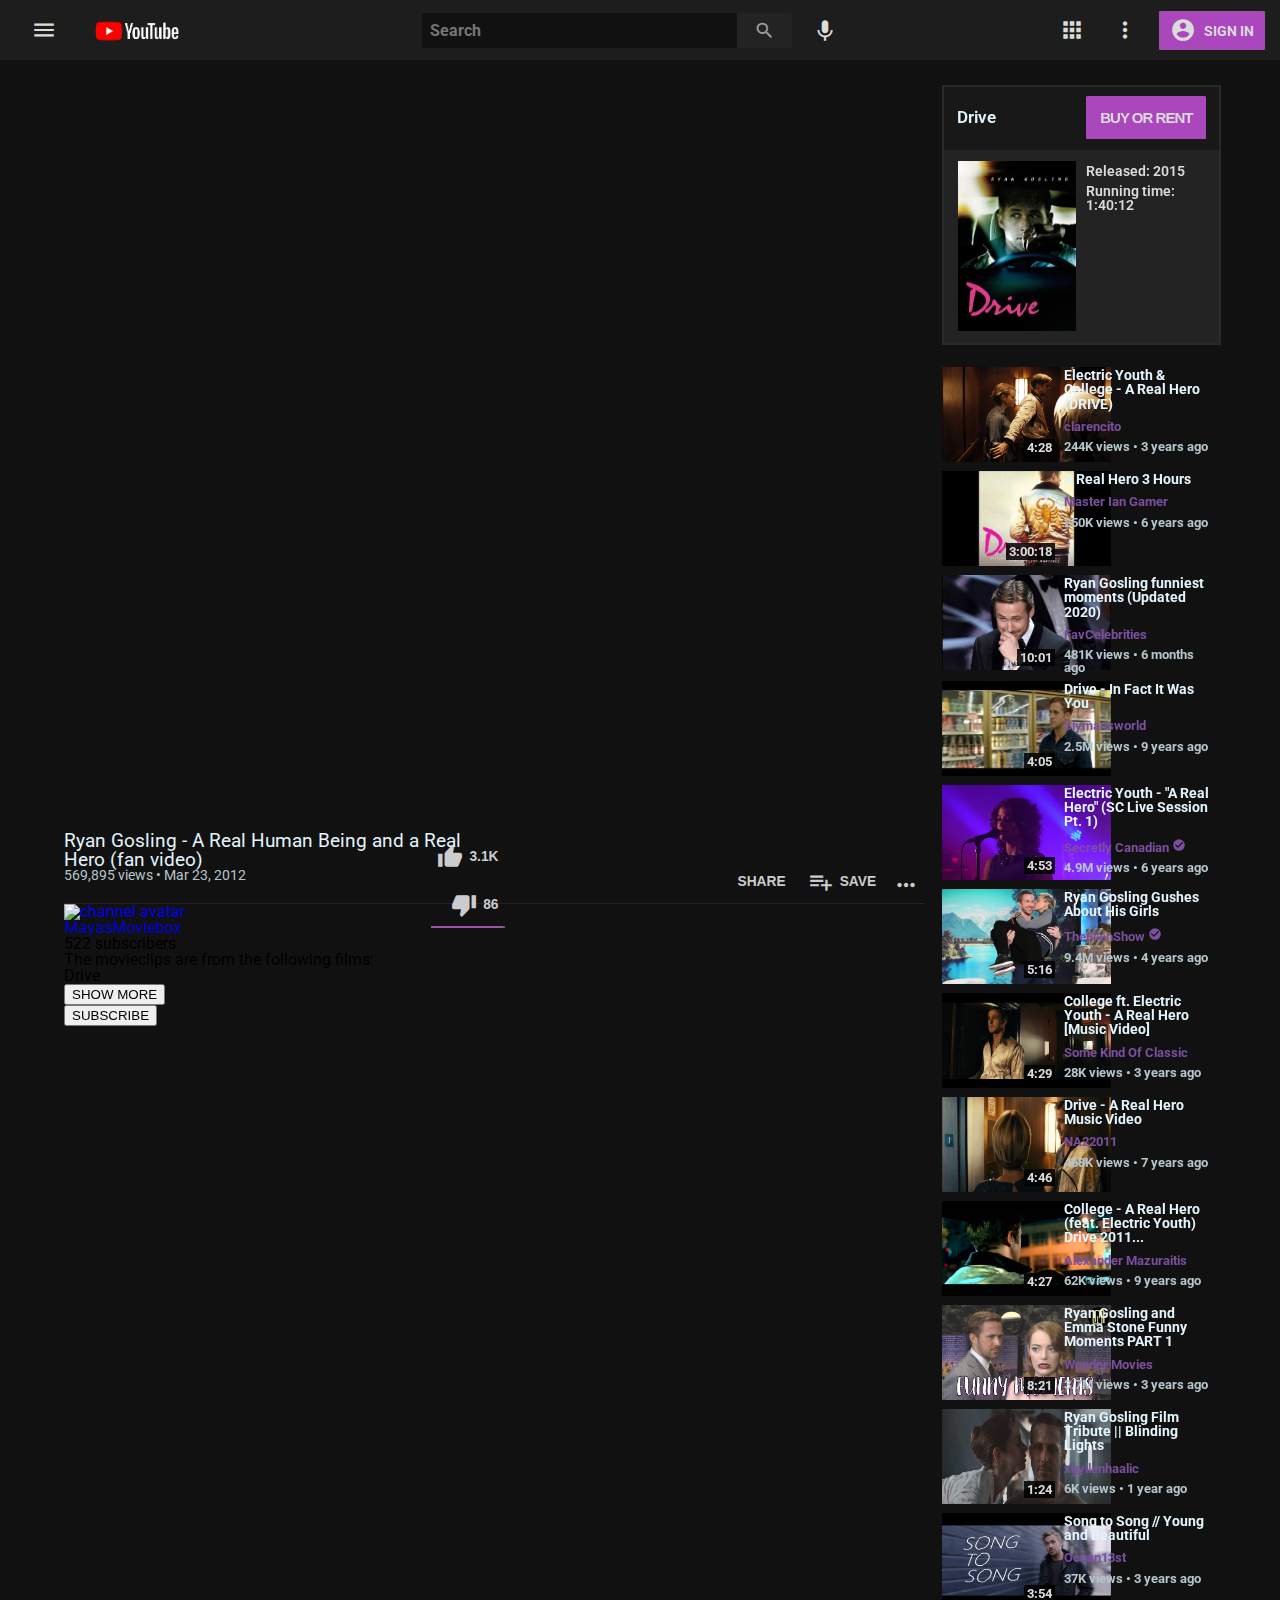
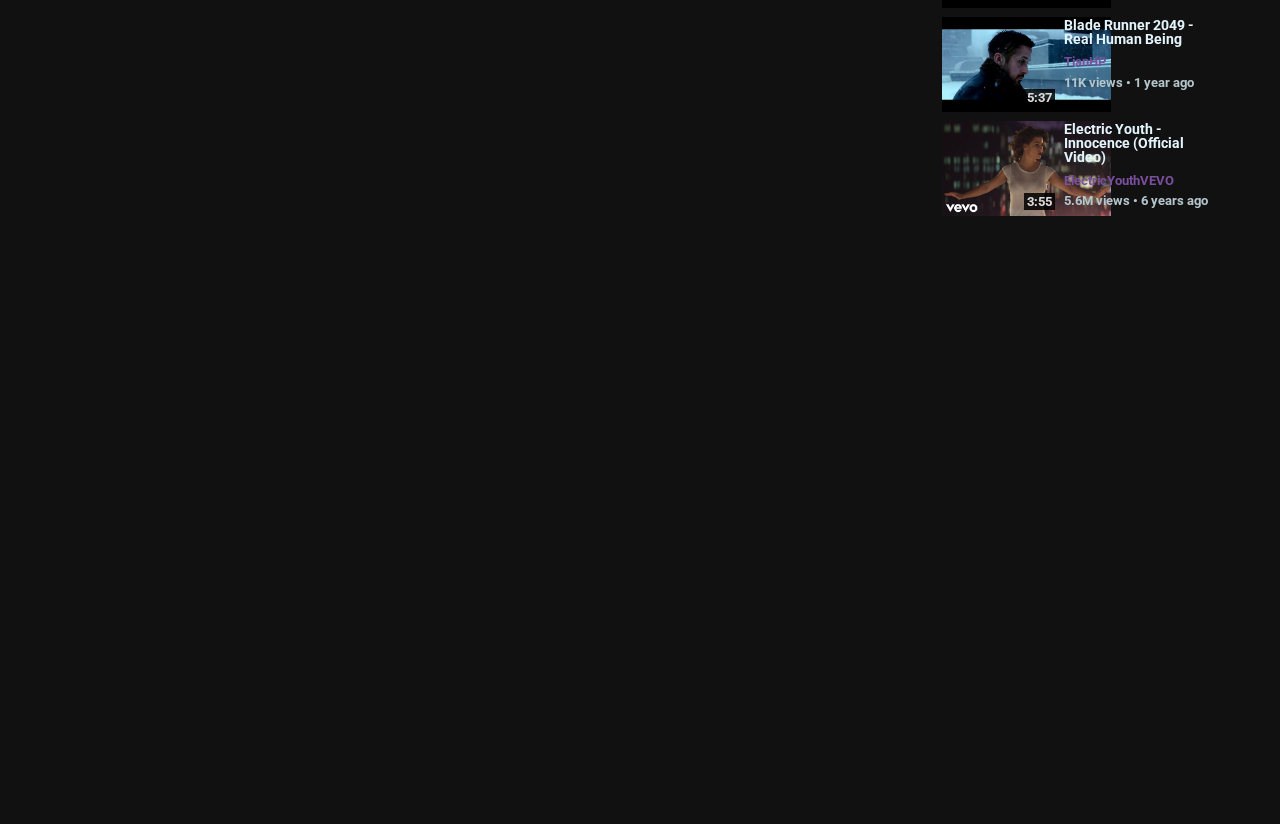
==== commit 8c01e8b9: "create video description" ====
--- a/html/index.html
+++ b/html/index.html
@@ -64,8 +64,22 @@
           </div>
         </div>
       </div>
-      <div class="buy-option"></div>
-      <div class="description"></div>
+      <!-- VIDEO DESCRIPTION -->
+      <div class="description">
+        <div class="description-left">
+          <a href="https://www.youtube.com/channel/UC1303ht01Yz-i_Xdv5refEA"><img src="../assets/description/avatar.png" alt="channel avatar" height="initial-scale"></a>
+        </div>
+        <div class="description-middle">
+          <a href="https://www.youtube.com/channel/UC1303ht01Yz-i_Xdv5refEA" class="description-name">MayasMoviebox</a>
+          <p class="description-subs">522 subscribers</p>
+          <p class="description-text1">The movieclips are from the following films:</p>
+          <p class="description-text2">Drive</p>
+          <button class="description-showmore">SHOW MORE</button>
+        </div>
+        <div class="description-right">
+          <button class="description-subbtn">SUBSCRIBE</button>
+        </div>
+      </div>
       <div class="comments"></div>
       <!-- VIDEO SIDEBAR -->
       <div class="video-sidebar">
--- a/css/style.css
+++ b/css/style.css
@@ -54,10 +54,12 @@
 .material-icons.md-dark.md-inactive { color: rgba(0, 0, 0, 0.26); }
 
 .material-icons.lighter-dark { color: #9e9e9e; }
+.material-icons.purple { color: #7b4f9e; }
 
 .material-icons.md-light { color: rgb(219, 219, 219); }
 .material-icons.md-light.md-inactive { color: rgba(255, 255, 255, 0.3); }
 
+.material-icons.md-14 { font-size: 14px; }
 .material-icons.md-18 { font-size: 18px; }
 .material-icons.md-21 { font-size: 21px; }
 .material-icons.md-26 { font-size: 26px; }
@@ -69,6 +71,10 @@
 body {
     background-color: #111111;
     font-family: 'Roboto', sans-serif;
+}
+
+a {
+    text-decoration: none;
 }
 
 button:focus {
@@ -373,7 +379,7 @@
 
 .sidebar-ad {
     display: grid;
-    height: 240px;
+    height: 260px;
     width: 100%;
     background-color: transparent;
     -webkit-box-shadow: inset 3px 3px 0px 0px #3b3b3b, inset -3px -3px 0px 0px #3b3b3b; 
@@ -383,6 +389,7 @@
     grid-template-areas: 
         "ad-header"
         "ad-content";
+    margin-bottom: 22px;
 }
 
 .ad-header {
@@ -405,8 +412,8 @@
 
 .header-btn {
     background-color: #aa47bc;
-    height: 67%;
-    width: 130px;
+    height: 65%;
+    width: 120px;
     margin-right: 15px;
     color: rgb(219, 219, 219);
     font-size: 0.94rem;
@@ -436,15 +443,132 @@
     color: rgb(219, 219, 219);
     font-weight: 600;
     font-size: 0.9rem;
-    height: 150px;
+    height: 85%;
     width: 100%;
-    padding: 5px 0 0 9px;
+    padding-left: 10px;
 }
 
 .content-text {
     margin-bottom: 6px;
 }
 
+.nextvid {
+    position: relative;
+    display: grid;
+    width: 100%;
+    height: fit-content;
+    grid-template-columns: 43.5% 52% 4.5%;
+    grid-template-rows: 100%;
+    grid-template-areas: 
+        "nextvid-left nextvid-right .";
+    margin-bottom: 6px;
+}
+
+.watchlaterbtn-cont {
+    right: 7%;
+    top: 7%;
+}
+
+.playbtn-cont {
+    right: 7%;
+    bottom: 36%;
+}
+
+.morebtn-cont {
+    right: 0%;
+    top: 4%;
+}
+
+.morebtn {
+    border: none;
+    background-color: transparent;
+    padding: 0;
+    text-align: center;
+}
+
+.playbtn-cont,
+.watchlaterbtn-cont,
+.morebtn-cont {
+    position: absolute;
+    display: none;
+}
+
+.nextvid:hover .playbtn-cont,
+.nextvid:hover .watchlaterbtn-cont,
+.nextvid:hover .morebtn-cont {
+    display: initial;
+}
+
+.morebtn:hover,
+.watchlaterbtn:hover,
+.playbtn:hover,
+.nextvid-title:hover {
+    color: #924ec8;
+}
+
+
+.playbtn,
+.watchlaterbtn {
+    height: 25px;
+    width: 25px;
+    border: none;
+    border-radius: 10%;
+    background-color: rgba(0, 0, 0, 0.85);
+    padding: 0;
+    text-align: center;
+}
+
+.timestamp-cont {
+    position: absolute;
+    bottom: 10%;
+    right: 7%;
+    text-align: center;
+    font-size: 0.80rem;
+    font-weight: bolder;
+    padding: auto;
+    border: none;
+    border-radius: 10%;
+    color: rgb(219, 219, 219);
+}
+
+.timestamp {
+    width: fit-content;
+    padding: 1px 3px;
+    background-color: rgba(0, 0, 0, 0.85);
+}
+
+.nextvid-left {
+    position: relative;
+    grid-area: nextvid-left;
+    height: 100%;
+}
+
+.nextvid-right {
+    position: relative;
+    grid-area: nextvid-right;
+    height: 100%;
+}
+
+.nextvid-title {
+    color: #e3f4fc;
+    font-size: 0.90rem;
+    font-weight: bolder;
+    margin-bottom: 8px;
+    margin-top: 2px;
+}
+
+.nextvid-user {
+    color: #7b4f9e;
+    font-size: 0.82rem;
+    font-weight: bold;
+    padding-bottom: 7px;
+}
+
+.nextvid-stats {
+    color: #b4c5cc;
+    font-weight: bold;
+    font-size: 0.82rem;
+}
 
 .comments {
     background-color: cadetblue;
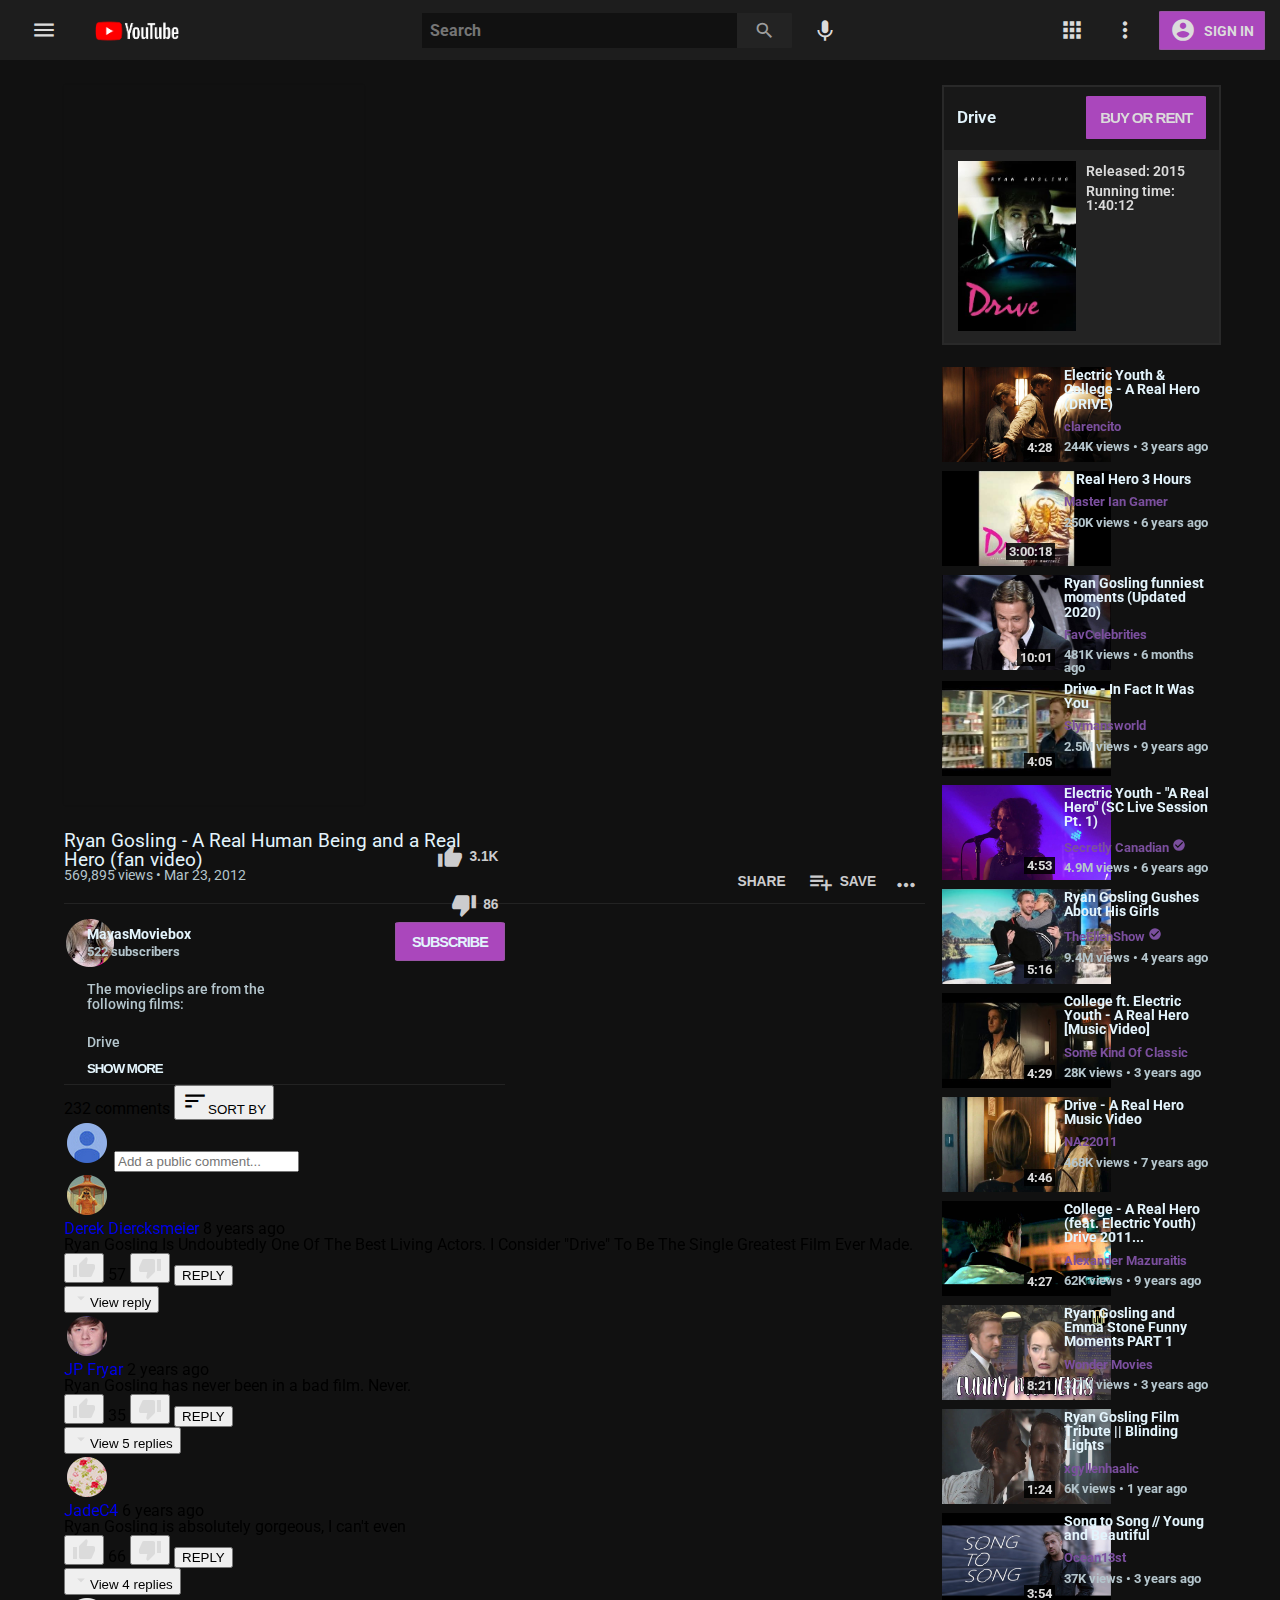
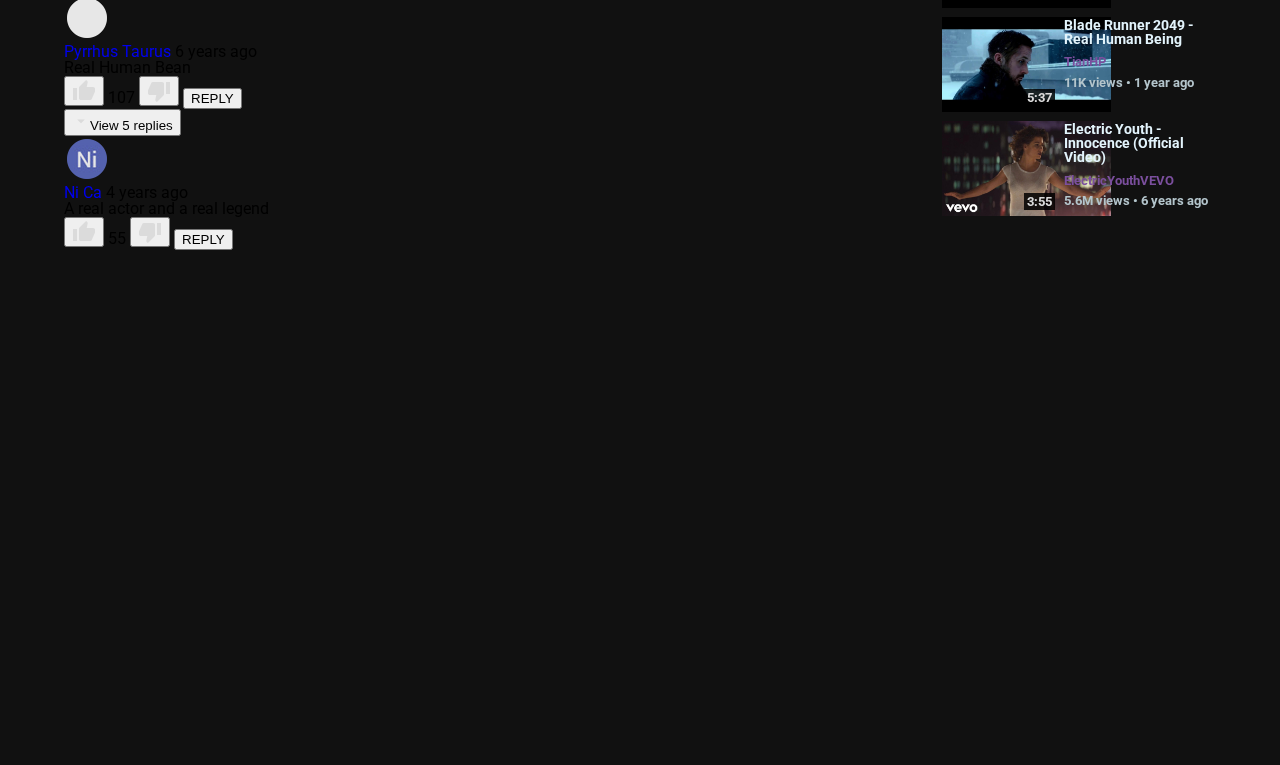
==== commit 5fccd208: "finish comment section and clean up" ====
--- a/html/index.html
+++ b/html/index.html
@@ -5,10 +5,15 @@
     <meta name="viewport" content="width=device-width, initial-scale=1" />
     <title>YouTube</title>
     <link href="../css/style.css" rel="stylesheet" />
-    <link href="https://fonts.googleapis.com/icon?family=Material+Icons"
-      rel="stylesheet">
-    <link rel="preconnect" href="https://fonts.gstatic.com">
-    <link href="https://fonts.googleapis.com/css2?family=Roboto&display=swap" rel="stylesheet"> 
+    <link
+      href="https://fonts.googleapis.com/icon?family=Material+Icons"
+      rel="stylesheet"
+    />
+    <link rel="preconnect" href="https://fonts.gstatic.com" />
+    <link
+      href="https://fonts.googleapis.com/css2?family=Roboto&display=swap"
+      rel="stylesheet"
+    />
   </head>
   <body>
     <!-- NAVBAR -->
@@ -17,21 +22,33 @@
       <div class="navbar-left">
         <button class="material-icons md-26 md-light nav-menu">menu</button>
         <button class="nav-logo">
-          <img src="../assets/navbar/youtube-logo.png" alt="youtube logo" height="52px">
+          <img
+            src="../assets/navbar/youtube-logo.png"
+            alt="youtube logo"
+            height="52px"
+          />
         </button>
       </div>
       <!-- SEARCH BAR -->
       <div class="navbar-middle">
-        <input type="text" class="searchbar" placeholder="Search">
-        <button class="material-icons md-21 lighter-dark nav-search">search</button>
-        <button class="material-icons md-26 md-light nav-mic">keyboard_voice</button>
+        <input type="text" class="searchbar" placeholder="Search" />
+        <button class="material-icons md-21 lighter-dark nav-search">
+          search
+        </button>
+        <button class="material-icons md-26 md-light nav-mic">
+          keyboard_voice
+        </button>
       </div>
       <!-- APPS, MORE AND SIGN IN -->
       <div class="navbar-right">
         <button class="sign-in-cont">
-          <span class="material-icons md-26 md-light acc-circle">account_circle</span><span class="sign-in-text">SIGN IN</span>
+          <span class="material-icons md-26 md-light acc-circle"
+            >account_circle</span
+          ><span class="sign-in-text">SIGN IN</span>
         </button>
-        <button class="material-icons md-26 md-light nav-more">more_vert</button>
+        <button class="material-icons md-26 md-light nav-more">
+          more_vert
+        </button>
         <button class="material-icons md-26 md-light nav-apps">apps</button>
       </div>
     </div>
@@ -39,13 +56,22 @@
     <div class="content">
       <!-- VIDEO IFRAME -->
       <div class="video">
-        <iframe width="100%" height="720" src="https://www.youtube.com/embed/3GPZzbKHKRw" frameborder="0" allow="accelerometer; autoplay; clipboard-write; encrypted-media; gyroscope; picture-in-picture" allowfullscreen></iframe>
+        <iframe
+          width="100%"
+          height="720"
+          src="https://www.youtube.com/embed/3GPZzbKHKRw"
+          frameborder="0"
+          allow="accelerometer; autoplay; clipboard-write; encrypted-media; gyroscope; picture-in-picture"
+          allowfullscreen
+        ></iframe>
       </div>
       <!-- VIDEO STATS (TITLE, LIKES ETC.) -->
       <div class="video-stats">
         <!-- TITLE AND VIEWS -->
         <div class="video-leftcont">
-          <span class="video-title">Ryan Gosling - A Real Human Being and a Real Hero (fan video)</span>
+          <span class="video-title"
+            >Ryan Gosling - A Real Human Being and a Real Hero (fan video)</span
+          >
           <span class="video-views">569,895 views • Mar 23, 2012</span>
         </div>
         <!-- LIKE, DISLIKE, SHARE, SAVE, MORE -->
@@ -53,26 +79,51 @@
           <div class="video-right">
             <div class="video-likecont">
               <div class="video-aboveborder">
-                <button class="video-like"><span class="material-icons md-26">thumb_up</span><span class="video-likeamount">3.1K</span></button>
-                <button class="video-dislike"><span class="material-icons md-26">thumb_down</span><span class="video-dislikeamount">86</span></button>
+                <button class="video-like">
+                  <span class="material-icons md-26">thumb_up</span
+                  ><span class="video-likeamount">3.1K</span>
+                </button>
+                <button class="video-dislike">
+                  <span class="material-icons md-26">thumb_down</span
+                  ><span class="video-dislikeamount">86</span>
+                </button>
               </div>
               <div class="video-border"></div>
             </div>
-            <button class="video-share"><span class="material-icons md-26">shortcut</span><span class="video-sharetext">SHARE</span></button>
-            <button class="video-save"><span class="material-icons md-26">playlist_add</span><span class="video-savetext">SAVE</span></button>
-            <button class="video-more"><span class="material-icons md-26">more_horiz</span></button>
+            <button class="video-share">
+              <span class="material-icons md-26">shortcut</span
+              ><span class="video-sharetext">SHARE</span>
+            </button>
+            <button class="video-save">
+              <span class="material-icons md-26">playlist_add</span
+              ><span class="video-savetext">SAVE</span>
+            </button>
+            <button class="video-more">
+              <span class="material-icons md-26">more_horiz</span>
+            </button>
           </div>
         </div>
       </div>
       <!-- VIDEO DESCRIPTION -->
       <div class="description">
         <div class="description-left">
-          <a href="https://www.youtube.com/channel/UC1303ht01Yz-i_Xdv5refEA"><img src="../assets/description/avatar.png" alt="channel avatar" height="initial-scale"></a>
+          <a href="https://www.youtube.com/channel/UC1303ht01Yz-i_Xdv5refEA"
+            ><img
+              src="../assets/description/avatar.png"
+              alt="channel avatar"
+              height="initial-scale"
+          /></a>
         </div>
         <div class="description-middle">
-          <a href="https://www.youtube.com/channel/UC1303ht01Yz-i_Xdv5refEA" class="description-name">MayasMoviebox</a>
+          <a
+            href="https://www.youtube.com/channel/UC1303ht01Yz-i_Xdv5refEA"
+            class="description-name"
+            >MayasMoviebox</a
+          >
           <p class="description-subs">522 subscribers</p>
-          <p class="description-text1">The movieclips are from the following films:</p>
+          <p class="description-text1">
+            The movieclips are from the following films:
+          </p>
           <p class="description-text2">Drive</p>
           <button class="description-showmore">SHOW MORE</button>
         </div>
@@ -80,7 +131,215 @@
           <button class="description-subbtn">SUBSCRIBE</button>
         </div>
       </div>
-      <div class="comments"></div>
+      <!-- COMMENTS -->
+      <div class="comments">
+        <!-- ADD A COMMENT -->
+        <div class="initialcomment">
+          <div class="initialcomment-header">
+            <span class="header-commentnum">232 comments</span>
+            <button class="header-sortby">
+              <span class="material-icons md-26 sortby-symbol">sort</span
+              ><span>SORT BY</span>
+            </button>
+          </div>
+          <div class="initialcomment-body">
+            <img
+              src="../assets/comments/initialcomment.png"
+              alt="profile picture"
+              height="initial-scale"
+              class="initialavatar"
+            />
+            <input
+              type="text"
+              placeholder="Add a public comment..."
+              class="initialcomment-input"
+            />
+          </div>
+        </div>
+        <!-- NORMAL COMMENTS -->
+        <div class="commentcont">
+          <div class="comment-left">
+            <a href="https://www.youtube.com/channel/UC4atZ1Ep-S70Ql9y5qe3dxw"
+              ><img
+                src="/assets/comments/comment1.png"
+                alt="profile picture"
+                height="initial-scale"
+            /></a>
+          </div>
+          <div class="comment-right">
+            <span class="comment-namecont"
+              ><a
+                href="https://www.youtube.com/channel/UC4atZ1Ep-S70Ql9y5qe3dxw"
+                class="comment-name"
+                >Derek Diercksmeier</a
+              >
+              8 years ago</span
+            >
+            <p class="comment-text">
+              Ryan Gosling Is Undoubtedly One Of The Best Living Actors. I
+              Consider "Drive" To Be The Single Greatest Film Ever Made.
+            </p>
+            <div class="comment-likes">
+              <button class="material-icons md-16 md-light comment-like">
+                thumb_up
+              </button>
+              <span class="comment-likesnum">57</span>
+              <button class="material-icons md-16 md-light comment-dislike">
+                thumb_down
+              </button>
+              <button class="comment-replybtn">REPLY</button>
+            </div>
+            <button class="comment-viewreplycont">
+              <span class="material-icons md-18 md-light viewreply-arrow"
+                >arrow_drop_down</span
+              ><span class="viewreply-text">View reply</span>
+            </button>
+          </div>
+        </div>
+        <div class="commentcont">
+          <div class="comment-left">
+            <a href="https://www.youtube.com/channel/UCj0tZO_PnMkby4TbkrC7Y9g"
+              ><img
+                src="/assets/comments/comment2.png"
+                alt="profile picture"
+                height="initial-scale"
+            /></a>
+          </div>
+          <div class="comment-right">
+            <span class="comment-namecont"
+              ><a
+                href="https://www.youtube.com/channel/UCj0tZO_PnMkby4TbkrC7Y9g"
+                class="comment-name"
+                >JP Fryar</a
+              >
+              2 years ago</span
+            >
+            <p class="comment-text">
+              Ryan Gosling has never been in a bad film. Never.
+            </p>
+            <div class="comment-likes">
+              <button class="material-icons md-16 md-light comment-like">
+                thumb_up
+              </button>
+              <span class="comment-likesnum">35</span>
+              <button class="material-icons md-16 md-light comment-dislike">
+                thumb_down
+              </button>
+              <button class="comment-replybtn">REPLY</button>
+            </div>
+            <button class="comment-viewreplycont">
+              <span class="material-icons md-18 md-light viewreply-arrow"
+                >arrow_drop_down</span
+              ><span class="viewreply-text">View 5 replies</span>
+            </button>
+          </div>
+        </div>
+        <div class="commentcont">
+          <div class="comment-left">
+            <a href="https://www.youtube.com/channel/UCwoDgcRH257eNOpyMJ8Snxw"
+              ><img
+                src="/assets/comments/comment3.png"
+                alt="profile picture"
+                height="initial-scale"
+            /></a>
+          </div>
+          <div class="comment-right">
+            <span class="comment-namecont"
+              ><a
+                href="https://www.youtube.com/channel/UCwoDgcRH257eNOpyMJ8Snxw"
+                class="comment-name"
+                >JadeC4</a
+              >
+              6 years ago</span
+            >
+            <p class="comment-text">
+              Ryan Gosling is absolutely gorgeous, I can't even
+            </p>
+            <div class="comment-likes">
+              <button class="material-icons md-16 md-light comment-like">
+                thumb_up
+              </button>
+              <span class="comment-likesnum">66</span>
+              <button class="material-icons md-16 md-light comment-dislike">
+                thumb_down
+              </button>
+              <button class="comment-replybtn">REPLY</button>
+            </div>
+            <button class="comment-viewreplycont">
+              <span class="material-icons md-18 md-light viewreply-arrow"
+                >arrow_drop_down</span
+              ><span class="viewreply-text">View 4 replies</span>
+            </button>
+          </div>
+        </div>
+        <div class="commentcont">
+          <div class="comment-left">
+            <a href="https://www.youtube.com/channel/UC8qu3tqG00YnWYfvF4ho_Ow"
+              ><img
+                src="/assets/comments/comment4.png"
+                alt="profile picture"
+                height="initial-scale"
+            /></a>
+          </div>
+          <div class="comment-right">
+            <span class="comment-namecont"
+              ><a
+                href="https://www.youtube.com/channel/UC8qu3tqG00YnWYfvF4ho_Ow"
+                class="comment-name"
+                >Pyrrhus Taurus</a
+              >
+              6 years ago</span
+            >
+            <p class="comment-text">Real Human Bean</p>
+            <div class="comment-likes">
+              <button class="material-icons md-16 md-light comment-like">
+                thumb_up
+              </button>
+              <span class="comment-likesnum">107</span>
+              <button class="material-icons md-16 md-light comment-dislike">
+                thumb_down
+              </button>
+              <button class="comment-replybtn">REPLY</button>
+            </div>
+            <button class="comment-viewreplycont">
+              <span class="material-icons md-18 md-light viewreply-arrow"
+                >arrow_drop_down</span
+              ><span class="viewreply-text">View 5 replies</span>
+            </button>
+          </div>
+        </div>
+        <div class="commentcont">
+          <div class="comment-left">
+            <a href="https://www.youtube.com/channel/UCf_KhZ1RsffZFniAVTAlwTA"
+              ><img
+                src="/assets/comments/comment5.png"
+                alt="profile picture"
+                height="initial-scale"
+            /></a>
+          </div>
+          <div class="comment-right">
+            <span class="comment-namecont"
+              ><a
+                href="https://www.youtube.com/channel/UCf_KhZ1RsffZFniAVTAlwTA"
+                class="comment-name"
+                >Ni Ca</a
+              >
+              4 years ago</span
+            >
+            <p class="comment-text">A real actor and a real legend</p>
+            <div class="comment-likes">
+              <button class="material-icons md-16 md-light comment-like">
+                thumb_up
+              </button>
+              <span class="comment-likesnum">55</span>
+              <button class="material-icons md-16 md-light comment-dislike">
+                thumb_down
+              </button>
+              <button class="comment-replybtn">REPLY</button>
+            </div>
+          </div>
+        </div>
+      </div>
       <!-- VIDEO SIDEBAR -->
       <div class="video-sidebar">
         <!-- SIDEBAR AD -->
@@ -91,7 +350,11 @@
           </div>
           <div class="ad-content">
             <div class="content-poster">
-              <img src="../assets/video-sidebar/movieposter.jpeg" alt="drive movie poster" height="170px">
+              <img
+                src="../assets/video-sidebar/movieposter.jpeg"
+                alt="drive movie poster"
+                height="170px"
+              />
             </div>
             <div class="content-data">
               <p class="content-text">Released: 2015</p>
@@ -104,22 +367,35 @@
           <a href="https://www.youtube.com/watch?v=XoHI6Zus2UI">
             <div class="nextvid">
               <div class="morebtn-cont">
-                <button class="material-icons md-21 md-light morebtn">more_vert</button>
-              </div>
-              <div class="nextvid-left">
-                <div class="watchlaterbtn-cont">
-                  <button class="material-icons md-21 md-light watchlaterbtn">watch_later</button>
-                </div>
-                <div class="playbtn-cont">
-                  <button class="material-icons md-21 md-light playbtn">playlist_play</button>
+                <button class="material-icons md-21 md-light morebtn">
+                  more_vert
+                </button>
+              </div>
+              <div class="nextvid-left">
+                <div class="watchlaterbtn-cont">
+                  <button class="material-icons md-21 md-light watchlaterbtn">
+                    watch_later
+                  </button>
+                </div>
+                <div class="playbtn-cont">
+                  <button class="material-icons md-21 md-light playbtn">
+                    playlist_play
+                  </button>
                 </div>
                 <div class="timestamp-cont">
                   <span class="timestamp">4:28</span>
                 </div>
-                <img src="../assets/video-sidebar/thumbnail_01.jpg" alt="video thumbnail" height="95px" width="169px">
-              </div>
-              <div class="nextvid-right">
-                <p class="nextvid-title">Electric Youth & College - A Real Hero (DRIVE)</p>
+                <img
+                  src="../assets/video-sidebar/thumbnail_01.jpg"
+                  alt="video thumbnail"
+                  height="95px"
+                  width="169px"
+                />
+              </div>
+              <div class="nextvid-right">
+                <p class="nextvid-title">
+                  Electric Youth & College - A Real Hero (DRIVE)
+                </p>
                 <p class="nextvid-user">clarencito</p>
                 <p class="nextvid-stats">244K views • 3 years ago</p>
               </div>
@@ -128,19 +404,30 @@
           <a href="https://www.youtube.com/watch?v=7tWL5xHVAGQ">
             <div class="nextvid">
               <div class="morebtn-cont">
-                <button class="material-icons md-21 md-light morebtn">more_vert</button>
-              </div>
-              <div class="nextvid-left">
-                <div class="watchlaterbtn-cont">
-                  <button class="material-icons md-21 md-light watchlaterbtn">watch_later</button>
-                </div>
-                <div class="playbtn-cont">
-                  <button class="material-icons md-21 md-light playbtn">playlist_play</button>
+                <button class="material-icons md-21 md-light morebtn">
+                  more_vert
+                </button>
+              </div>
+              <div class="nextvid-left">
+                <div class="watchlaterbtn-cont">
+                  <button class="material-icons md-21 md-light watchlaterbtn">
+                    watch_later
+                  </button>
+                </div>
+                <div class="playbtn-cont">
+                  <button class="material-icons md-21 md-light playbtn">
+                    playlist_play
+                  </button>
                 </div>
                 <div class="timestamp-cont">
                   <span class="timestamp">3:00:18</span>
                 </div>
-                <img src="../assets/video-sidebar/thumbnail_02.jpg" alt="video thumbnail" height="95px" width="169px">
+                <img
+                  src="../assets/video-sidebar/thumbnail_02.jpg"
+                  alt="video thumbnail"
+                  height="95px"
+                  width="169px"
+                />
               </div>
               <div class="nextvid-right">
                 <p class="nextvid-title">A Real Hero 3 Hours</p>
@@ -152,22 +439,35 @@
           <a href="https://www.youtube.com/watch?v=79YlMZlqZmc">
             <div class="nextvid">
               <div class="morebtn-cont">
-                <button class="material-icons md-21 md-light morebtn">more_vert</button>
-              </div>
-              <div class="nextvid-left">
-                <div class="watchlaterbtn-cont">
-                  <button class="material-icons md-21 md-light watchlaterbtn">watch_later</button>
-                </div>
-                <div class="playbtn-cont">
-                  <button class="material-icons md-21 md-light playbtn">playlist_play</button>
+                <button class="material-icons md-21 md-light morebtn">
+                  more_vert
+                </button>
+              </div>
+              <div class="nextvid-left">
+                <div class="watchlaterbtn-cont">
+                  <button class="material-icons md-21 md-light watchlaterbtn">
+                    watch_later
+                  </button>
+                </div>
+                <div class="playbtn-cont">
+                  <button class="material-icons md-21 md-light playbtn">
+                    playlist_play
+                  </button>
                 </div>
                 <div class="timestamp-cont">
                   <span class="timestamp">10:01</span>
                 </div>
-                <img src="../assets/video-sidebar/thumbnail_03.jpg" alt="video thumbnail" height="95px" width="169px">
-              </div>
-              <div class="nextvid-right">
-                <p class="nextvid-title">Ryan Gosling funniest moments (Updated 2020)</p>
+                <img
+                  src="../assets/video-sidebar/thumbnail_03.jpg"
+                  alt="video thumbnail"
+                  height="95px"
+                  width="169px"
+                />
+              </div>
+              <div class="nextvid-right">
+                <p class="nextvid-title">
+                  Ryan Gosling funniest moments (Updated 2020)
+                </p>
                 <p class="nextvid-user">FavCelebrities</p>
                 <p class="nextvid-stats">481K views • 6 months ago</p>
               </div>
@@ -176,19 +476,30 @@
           <a href="https://www.youtube.com/watch?v=-8EWOK5uBoo">
             <div class="nextvid">
               <div class="morebtn-cont">
-                <button class="material-icons md-21 md-light morebtn">more_vert</button>
-              </div>
-              <div class="nextvid-left">
-                <div class="watchlaterbtn-cont">
-                  <button class="material-icons md-21 md-light watchlaterbtn">watch_later</button>
-                </div>
-                <div class="playbtn-cont">
-                  <button class="material-icons md-21 md-light playbtn">playlist_play</button>
+                <button class="material-icons md-21 md-light morebtn">
+                  more_vert
+                </button>
+              </div>
+              <div class="nextvid-left">
+                <div class="watchlaterbtn-cont">
+                  <button class="material-icons md-21 md-light watchlaterbtn">
+                    watch_later
+                  </button>
+                </div>
+                <div class="playbtn-cont">
+                  <button class="material-icons md-21 md-light playbtn">
+                    playlist_play
+                  </button>
                 </div>
                 <div class="timestamp-cont">
                   <span class="timestamp">4:05</span>
                 </div>
-                <img src="../assets/video-sidebar/thumbnail_04.jpg" alt="video thumbnail" height="95px" width="169px">
+                <img
+                  src="../assets/video-sidebar/thumbnail_04.jpg"
+                  alt="video thumbnail"
+                  height="95px"
+                  width="169px"
+                />
               </div>
               <div class="nextvid-right">
                 <p class="nextvid-title">Drive - In Fact It Was You</p>
@@ -200,23 +511,39 @@
           <a href="https://www.youtube.com/watch?v=6cedWvuxwbc">
             <div class="nextvid">
               <div class="morebtn-cont">
-                <button class="material-icons md-21 md-light morebtn">more_vert</button>
-              </div>
-              <div class="nextvid-left">
-                <div class="watchlaterbtn-cont">
-                  <button class="material-icons md-21 md-light watchlaterbtn">watch_later</button>
-                </div>
-                <div class="playbtn-cont">
-                  <button class="material-icons md-21 md-light playbtn">playlist_play</button>
+                <button class="material-icons md-21 md-light morebtn">
+                  more_vert
+                </button>
+              </div>
+              <div class="nextvid-left">
+                <div class="watchlaterbtn-cont">
+                  <button class="material-icons md-21 md-light watchlaterbtn">
+                    watch_later
+                  </button>
+                </div>
+                <div class="playbtn-cont">
+                  <button class="material-icons md-21 md-light playbtn">
+                    playlist_play
+                  </button>
                 </div>
                 <div class="timestamp-cont">
                   <span class="timestamp">4:53</span>
                 </div>
-                <img src="../assets/video-sidebar/thumbnail_05.jpg" alt="video thumbnail" height="95px" width="169px">
-              </div>
-              <div class="nextvid-right">
-                <p class="nextvid-title">Electric Youth - "A Real Hero" (SC Live Session Pt. 1)</p>
-                <p class="nextvid-user">Secretly Canadian <span class="material-icons md-14 purple">check_circle</span></p>
+                <img
+                  src="../assets/video-sidebar/thumbnail_05.jpg"
+                  alt="video thumbnail"
+                  height="95px"
+                  width="169px"
+                />
+              </div>
+              <div class="nextvid-right">
+                <p class="nextvid-title">
+                  Electric Youth - "A Real Hero" (SC Live Session Pt. 1)
+                </p>
+                <p class="nextvid-user">
+                  Secretly Canadian
+                  <span class="material-icons md-14 purple">check_circle</span>
+                </p>
                 <p class="nextvid-stats">4.9M views • 6 years ago</p>
               </div>
             </div>
@@ -224,23 +551,37 @@
           <a href="https://www.youtube.com/watch?v=Ga3ccW-cRno">
             <div class="nextvid">
               <div class="morebtn-cont">
-                <button class="material-icons md-21 md-light morebtn">more_vert</button>
-              </div>
-              <div class="nextvid-left">
-                <div class="watchlaterbtn-cont">
-                  <button class="material-icons md-21 md-light watchlaterbtn">watch_later</button>
-                </div>
-                <div class="playbtn-cont">
-                  <button class="material-icons md-21 md-light playbtn">playlist_play</button>
+                <button class="material-icons md-21 md-light morebtn">
+                  more_vert
+                </button>
+              </div>
+              <div class="nextvid-left">
+                <div class="watchlaterbtn-cont">
+                  <button class="material-icons md-21 md-light watchlaterbtn">
+                    watch_later
+                  </button>
+                </div>
+                <div class="playbtn-cont">
+                  <button class="material-icons md-21 md-light playbtn">
+                    playlist_play
+                  </button>
                 </div>
                 <div class="timestamp-cont">
                   <span class="timestamp">5:16</span>
                 </div>
-                <img src="../assets/video-sidebar/thumbnail_06.jpg" alt="video thumbnail" height="95px" width="169px">
+                <img
+                  src="../assets/video-sidebar/thumbnail_06.jpg"
+                  alt="video thumbnail"
+                  height="95px"
+                  width="169px"
+                />
               </div>
               <div class="nextvid-right">
                 <p class="nextvid-title">Ryan Gosling Gushes About His Girls</p>
-                <p class="nextvid-user">TheEllenShow <span class="material-icons md-14 purple">check_circle</span></p>
+                <p class="nextvid-user">
+                  TheEllenShow
+                  <span class="material-icons md-14 purple">check_circle</span>
+                </p>
                 <p class="nextvid-stats">9.4M views • 4 years ago</p>
               </div>
             </div>
@@ -248,22 +589,35 @@
           <a href="https://www.youtube.com/watch?v=tIGpNtjKKYs">
             <div class="nextvid">
               <div class="morebtn-cont">
-                <button class="material-icons md-21 md-light morebtn">more_vert</button>
-              </div>
-              <div class="nextvid-left">
-                <div class="watchlaterbtn-cont">
-                  <button class="material-icons md-21 md-light watchlaterbtn">watch_later</button>
-                </div>
-                <div class="playbtn-cont">
-                  <button class="material-icons md-21 md-light playbtn">playlist_play</button>
+                <button class="material-icons md-21 md-light morebtn">
+                  more_vert
+                </button>
+              </div>
+              <div class="nextvid-left">
+                <div class="watchlaterbtn-cont">
+                  <button class="material-icons md-21 md-light watchlaterbtn">
+                    watch_later
+                  </button>
+                </div>
+                <div class="playbtn-cont">
+                  <button class="material-icons md-21 md-light playbtn">
+                    playlist_play
+                  </button>
                 </div>
                 <div class="timestamp-cont">
                   <span class="timestamp">4:29</span>
                 </div>
-                <img src="../assets/video-sidebar/thumbnail_07.jpg" alt="video thumbnail" height="95px" width="169px">
-              </div>
-              <div class="nextvid-right">
-                <p class="nextvid-title">College ft. Electric Youth - A Real Hero [Music Video]</p>
+                <img
+                  src="../assets/video-sidebar/thumbnail_07.jpg"
+                  alt="video thumbnail"
+                  height="95px"
+                  width="169px"
+                />
+              </div>
+              <div class="nextvid-right">
+                <p class="nextvid-title">
+                  College ft. Electric Youth - A Real Hero [Music Video]
+                </p>
                 <p class="nextvid-user">Some Kind Of Classic</p>
                 <p class="nextvid-stats">28K views • 3 years ago</p>
               </div>
@@ -272,19 +626,30 @@
           <a href="https://www.youtube.com/watch?v=Xo-gnIxEulo">
             <div class="nextvid">
               <div class="morebtn-cont">
-                <button class="material-icons md-21 md-light morebtn">more_vert</button>
-              </div>
-              <div class="nextvid-left">
-                <div class="watchlaterbtn-cont">
-                  <button class="material-icons md-21 md-light watchlaterbtn">watch_later</button>
-                </div>
-                <div class="playbtn-cont">
-                  <button class="material-icons md-21 md-light playbtn">playlist_play</button>
+                <button class="material-icons md-21 md-light morebtn">
+                  more_vert
+                </button>
+              </div>
+              <div class="nextvid-left">
+                <div class="watchlaterbtn-cont">
+                  <button class="material-icons md-21 md-light watchlaterbtn">
+                    watch_later
+                  </button>
+                </div>
+                <div class="playbtn-cont">
+                  <button class="material-icons md-21 md-light playbtn">
+                    playlist_play
+                  </button>
                 </div>
                 <div class="timestamp-cont">
                   <span class="timestamp">4:46</span>
                 </div>
-                <img src="../assets/video-sidebar/thumbnail_08.jpg" alt="video thumbnail" height="95px" width="169px">
+                <img
+                  src="../assets/video-sidebar/thumbnail_08.jpg"
+                  alt="video thumbnail"
+                  height="95px"
+                  width="169px"
+                />
               </div>
               <div class="nextvid-right">
                 <p class="nextvid-title">Drive - A Real Hero Music Video</p>
@@ -296,22 +661,35 @@
           <a href="https://www.youtube.com/watch?v=vXyRJBuoPrQ">
             <div class="nextvid">
               <div class="morebtn-cont">
-                <button class="material-icons md-21 md-light morebtn">more_vert</button>
-              </div>
-              <div class="nextvid-left">
-                <div class="watchlaterbtn-cont">
-                  <button class="material-icons md-21 md-light watchlaterbtn">watch_later</button>
-                </div>
-                <div class="playbtn-cont">
-                  <button class="material-icons md-21 md-light playbtn">playlist_play</button>
+                <button class="material-icons md-21 md-light morebtn">
+                  more_vert
+                </button>
+              </div>
+              <div class="nextvid-left">
+                <div class="watchlaterbtn-cont">
+                  <button class="material-icons md-21 md-light watchlaterbtn">
+                    watch_later
+                  </button>
+                </div>
+                <div class="playbtn-cont">
+                  <button class="material-icons md-21 md-light playbtn">
+                    playlist_play
+                  </button>
                 </div>
                 <div class="timestamp-cont">
                   <span class="timestamp">4:27</span>
                 </div>
-                <img src="../assets/video-sidebar/thumbnail_09.jpg" alt="video thumbnail" height="95px" width="169px">
-              </div>
-              <div class="nextvid-right">
-                <p class="nextvid-title">College - A Real Hero (feat. Electric Youth) Drive 2011...</p>
+                <img
+                  src="../assets/video-sidebar/thumbnail_09.jpg"
+                  alt="video thumbnail"
+                  height="95px"
+                  width="169px"
+                />
+              </div>
+              <div class="nextvid-right">
+                <p class="nextvid-title">
+                  College - A Real Hero (feat. Electric Youth) Drive 2011...
+                </p>
                 <p class="nextvid-user">Alexander Mazuraitis</p>
                 <p class="nextvid-stats">62K views • 9 years ago</p>
               </div>
@@ -320,22 +698,35 @@
           <a href="https://www.youtube.com/watch?v=zhB0Bk41HUQ">
             <div class="nextvid">
               <div class="morebtn-cont">
-                <button class="material-icons md-21 md-light morebtn">more_vert</button>
-              </div>
-              <div class="nextvid-left">
-                <div class="watchlaterbtn-cont">
-                  <button class="material-icons md-21 md-light watchlaterbtn">watch_later</button>
-                </div>
-                <div class="playbtn-cont">
-                  <button class="material-icons md-21 md-light playbtn">playlist_play</button>
+                <button class="material-icons md-21 md-light morebtn">
+                  more_vert
+                </button>
+              </div>
+              <div class="nextvid-left">
+                <div class="watchlaterbtn-cont">
+                  <button class="material-icons md-21 md-light watchlaterbtn">
+                    watch_later
+                  </button>
+                </div>
+                <div class="playbtn-cont">
+                  <button class="material-icons md-21 md-light playbtn">
+                    playlist_play
+                  </button>
                 </div>
                 <div class="timestamp-cont">
                   <span class="timestamp">8:21</span>
                 </div>
-                <img src="../assets/video-sidebar/thumbnail_10.jpg" alt="video thumbnail" height="95px" width="169px">
-              </div>
-              <div class="nextvid-right">
-                <p class="nextvid-title">Ryan Gosling and Emma Stone Funny Moments PART 1</p>
+                <img
+                  src="../assets/video-sidebar/thumbnail_10.jpg"
+                  alt="video thumbnail"
+                  height="95px"
+                  width="169px"
+                />
+              </div>
+              <div class="nextvid-right">
+                <p class="nextvid-title">
+                  Ryan Gosling and Emma Stone Funny Moments PART 1
+                </p>
                 <p class="nextvid-user">Wonder Movies</p>
                 <p class="nextvid-stats">3.7M views • 3 years ago</p>
               </div>
@@ -344,22 +735,35 @@
           <a href="https://www.youtube.com/watch?v=jpBpp3mK_JY">
             <div class="nextvid">
               <div class="morebtn-cont">
-                <button class="material-icons md-21 md-light morebtn">more_vert</button>
-              </div>
-              <div class="nextvid-left">
-                <div class="watchlaterbtn-cont">
-                  <button class="material-icons md-21 md-light watchlaterbtn">watch_later</button>
-                </div>
-                <div class="playbtn-cont">
-                  <button class="material-icons md-21 md-light playbtn">playlist_play</button>
+                <button class="material-icons md-21 md-light morebtn">
+                  more_vert
+                </button>
+              </div>
+              <div class="nextvid-left">
+                <div class="watchlaterbtn-cont">
+                  <button class="material-icons md-21 md-light watchlaterbtn">
+                    watch_later
+                  </button>
+                </div>
+                <div class="playbtn-cont">
+                  <button class="material-icons md-21 md-light playbtn">
+                    playlist_play
+                  </button>
                 </div>
                 <div class="timestamp-cont">
                   <span class="timestamp">1:24</span>
                 </div>
-                <img src="../assets/video-sidebar/thumbnail_11.jpg" alt="video thumbnail" height="95px" width="169px">
-              </div>
-              <div class="nextvid-right">
-                <p class="nextvid-title">Ryan Gosling Film Tribute || Blinding Lights</p>
+                <img
+                  src="../assets/video-sidebar/thumbnail_11.jpg"
+                  alt="video thumbnail"
+                  height="95px"
+                  width="169px"
+                />
+              </div>
+              <div class="nextvid-right">
+                <p class="nextvid-title">
+                  Ryan Gosling Film Tribute || Blinding Lights
+                </p>
                 <p class="nextvid-user">xgyllenhaalic</p>
                 <p class="nextvid-stats">6K views • 1 year ago</p>
               </div>
@@ -368,19 +772,30 @@
           <a href="https://www.youtube.com/watch?v=SbskIqUqQso">
             <div class="nextvid">
               <div class="morebtn-cont">
-                <button class="material-icons md-21 md-light morebtn">more_vert</button>
-              </div>
-              <div class="nextvid-left">
-                <div class="watchlaterbtn-cont">
-                  <button class="material-icons md-21 md-light watchlaterbtn">watch_later</button>
-                </div>
-                <div class="playbtn-cont">
-                  <button class="material-icons md-21 md-light playbtn">playlist_play</button>
+                <button class="material-icons md-21 md-light morebtn">
+                  more_vert
+                </button>
+              </div>
+              <div class="nextvid-left">
+                <div class="watchlaterbtn-cont">
+                  <button class="material-icons md-21 md-light watchlaterbtn">
+                    watch_later
+                  </button>
+                </div>
+                <div class="playbtn-cont">
+                  <button class="material-icons md-21 md-light playbtn">
+                    playlist_play
+                  </button>
                 </div>
                 <div class="timestamp-cont">
                   <span class="timestamp">3:54</span>
                 </div>
-                <img src="../assets/video-sidebar/thumbnail_12.jpg" alt="video thumbnail" height="95px" width="169px">
+                <img
+                  src="../assets/video-sidebar/thumbnail_12.jpg"
+                  alt="video thumbnail"
+                  height="95px"
+                  width="169px"
+                />
               </div>
               <div class="nextvid-right">
                 <p class="nextvid-title">Song to Song // Young and Beautiful</p>
@@ -392,22 +807,35 @@
           <a href="https://www.youtube.com/watch?v=p_nn4Lu80kA">
             <div class="nextvid">
               <div class="morebtn-cont">
-                <button class="material-icons md-21 md-light morebtn">more_vert</button>
-              </div>
-              <div class="nextvid-left">
-                <div class="watchlaterbtn-cont">
-                  <button class="material-icons md-21 md-light watchlaterbtn">watch_later</button>
-                </div>
-                <div class="playbtn-cont">
-                  <button class="material-icons md-21 md-light playbtn">playlist_play</button>
+                <button class="material-icons md-21 md-light morebtn">
+                  more_vert
+                </button>
+              </div>
+              <div class="nextvid-left">
+                <div class="watchlaterbtn-cont">
+                  <button class="material-icons md-21 md-light watchlaterbtn">
+                    watch_later
+                  </button>
+                </div>
+                <div class="playbtn-cont">
+                  <button class="material-icons md-21 md-light playbtn">
+                    playlist_play
+                  </button>
                 </div>
                 <div class="timestamp-cont">
                   <span class="timestamp">5:37</span>
                 </div>
-                <img src="../assets/video-sidebar/thumbnail_13.jpg" alt="video thumbnail" height="95px" width="169px">
-              </div>
-              <div class="nextvid-right">
-                <p class="nextvid-title">Blade Runner 2049 - Real Human Being</p>
+                <img
+                  src="../assets/video-sidebar/thumbnail_13.jpg"
+                  alt="video thumbnail"
+                  height="95px"
+                  width="169px"
+                />
+              </div>
+              <div class="nextvid-right">
+                <p class="nextvid-title">
+                  Blade Runner 2049 - Real Human Being
+                </p>
                 <p class="nextvid-user">TianHP</p>
                 <p class="nextvid-stats">11K views • 1 year ago</p>
               </div>
@@ -416,22 +844,35 @@
           <a href="https://www.youtube.com/watch?v=kOWM9ao38lM">
             <div class="nextvid">
               <div class="morebtn-cont">
-                <button class="material-icons md-21 md-light morebtn">more_vert</button>
-              </div>
-              <div class="nextvid-left">
-                <div class="watchlaterbtn-cont">
-                  <button class="material-icons md-21 md-light watchlaterbtn">watch_later</button>
-                </div>
-                <div class="playbtn-cont">
-                  <button class="material-icons md-21 md-light playbtn">playlist_play</button>
+                <button class="material-icons md-21 md-light morebtn">
+                  more_vert
+                </button>
+              </div>
+              <div class="nextvid-left">
+                <div class="watchlaterbtn-cont">
+                  <button class="material-icons md-21 md-light watchlaterbtn">
+                    watch_later
+                  </button>
+                </div>
+                <div class="playbtn-cont">
+                  <button class="material-icons md-21 md-light playbtn">
+                    playlist_play
+                  </button>
                 </div>
                 <div class="timestamp-cont">
                   <span class="timestamp">3:55</span>
                 </div>
-                <img src="../assets/video-sidebar/thumbnail_14.jpg" alt="video thumbnail" height="95px" width="169px">
-              </div>
-              <div class="nextvid-right">
-                <p class="nextvid-title">Electric Youth - Innocence (Official Video)</p>
+                <img
+                  src="../assets/video-sidebar/thumbnail_14.jpg"
+                  alt="video thumbnail"
+                  height="95px"
+                  width="169px"
+                />
+              </div>
+              <div class="nextvid-right">
+                <p class="nextvid-title">
+                  Electric Youth - Innocence (Official Video)
+                </p>
                 <p class="nextvid-user">ElectricYouthVEVO</p>
                 <p class="nextvid-stats">5.6M views • 6 years ago</p>
               </div>
--- a/css/style.css
+++ b/css/style.css
@@ -570,23 +570,106 @@
     font-size: 0.82rem;
 }
 
+/* ----------------
+
+    DESCRIPTION
+
+   ----------------*/
+
+.description {
+    display: grid;
+    grid-template-columns: 5.2% 44.8% 50%;
+    grid-template-rows: 100%;
+    grid-template-areas: 
+        "description-left description-middle description-right";
+    background-color: transparent;
+    grid-area: description;
+    height: 180px;
+    width: fit-content;
+    border-bottom: solid 1px #232323;
+}
+
+.description-left {
+    grid-area: description-left;
+    padding-top: 12px;
+}
+
+.description-middle {
+    grid-area: description-middle;
+    position: relative;
+}
+
+.description-name {
+    display: inline-block;
+    color: #e3f4fc;
+    font-weight: bold;
+    font-size: 0.90rem;
+    margin: 24px 0 4px 0;
+}
+
+.description-subs {
+    color: #b4c5cc;
+    font-weight: bold;
+    font-size: 0.80rem;
+    margin-bottom: 24px;
+}
+
+.description-name:hover,
+.description-showmore:hover {
+    color: #ab47bc;
+}
+
+.description-text1 {
+    color: #b4c5cc;
+    font-weight: 500;
+    font-size: 0.90rem;
+    margin-bottom: 24px;
+}
+
+.description-text2 {
+    color: #b4c5cc;
+    font-weight: 500;
+    font-size: 0.90rem;
+    margin-bottom: 10px;
+}
+
+.description-showmore {
+    background-color: transparent;
+    color: #e3f4fc;
+    font-weight: bold;
+    font-size: 0.83rem;
+    border: none;
+    width: fit-content;
+    padding: 0;
+    letter-spacing: -1px;
+}
+
+.description-right {
+    text-align: right;
+    grid-area: description-right;
+}
+
+.description-subbtn {
+    background-color: #aa47bc;
+    border: solid 1px #9954a5;
+    border-radius: 4%;
+    text-align: center;
+    height: 39px;
+    padding: 0 16px;
+    color: #e3f4fc;
+    font-weight: bold;
+    font-size: 0.90rem;
+    letter-spacing: -1px;
+    margin-top: 18px;
+}
+
+.description-subbtn:hover {
+    background-color: #bb4dce;
+}
+
 .comments {
-    background-color: cadetblue;
+    background-color: transparent;
     grid-area: comments;
     height: 80rem;
     width: fit-content;
 }
-
-.description {
-    background-color: transparent;
-    grid-area: description;
-    height: 240px;
-    width: fit-content;
-}
-
-.buy-option {
-    background-color: blueviolet;
-    grid-area: buy-option;
-    height: 230px;
-    width: fit-content;
-}